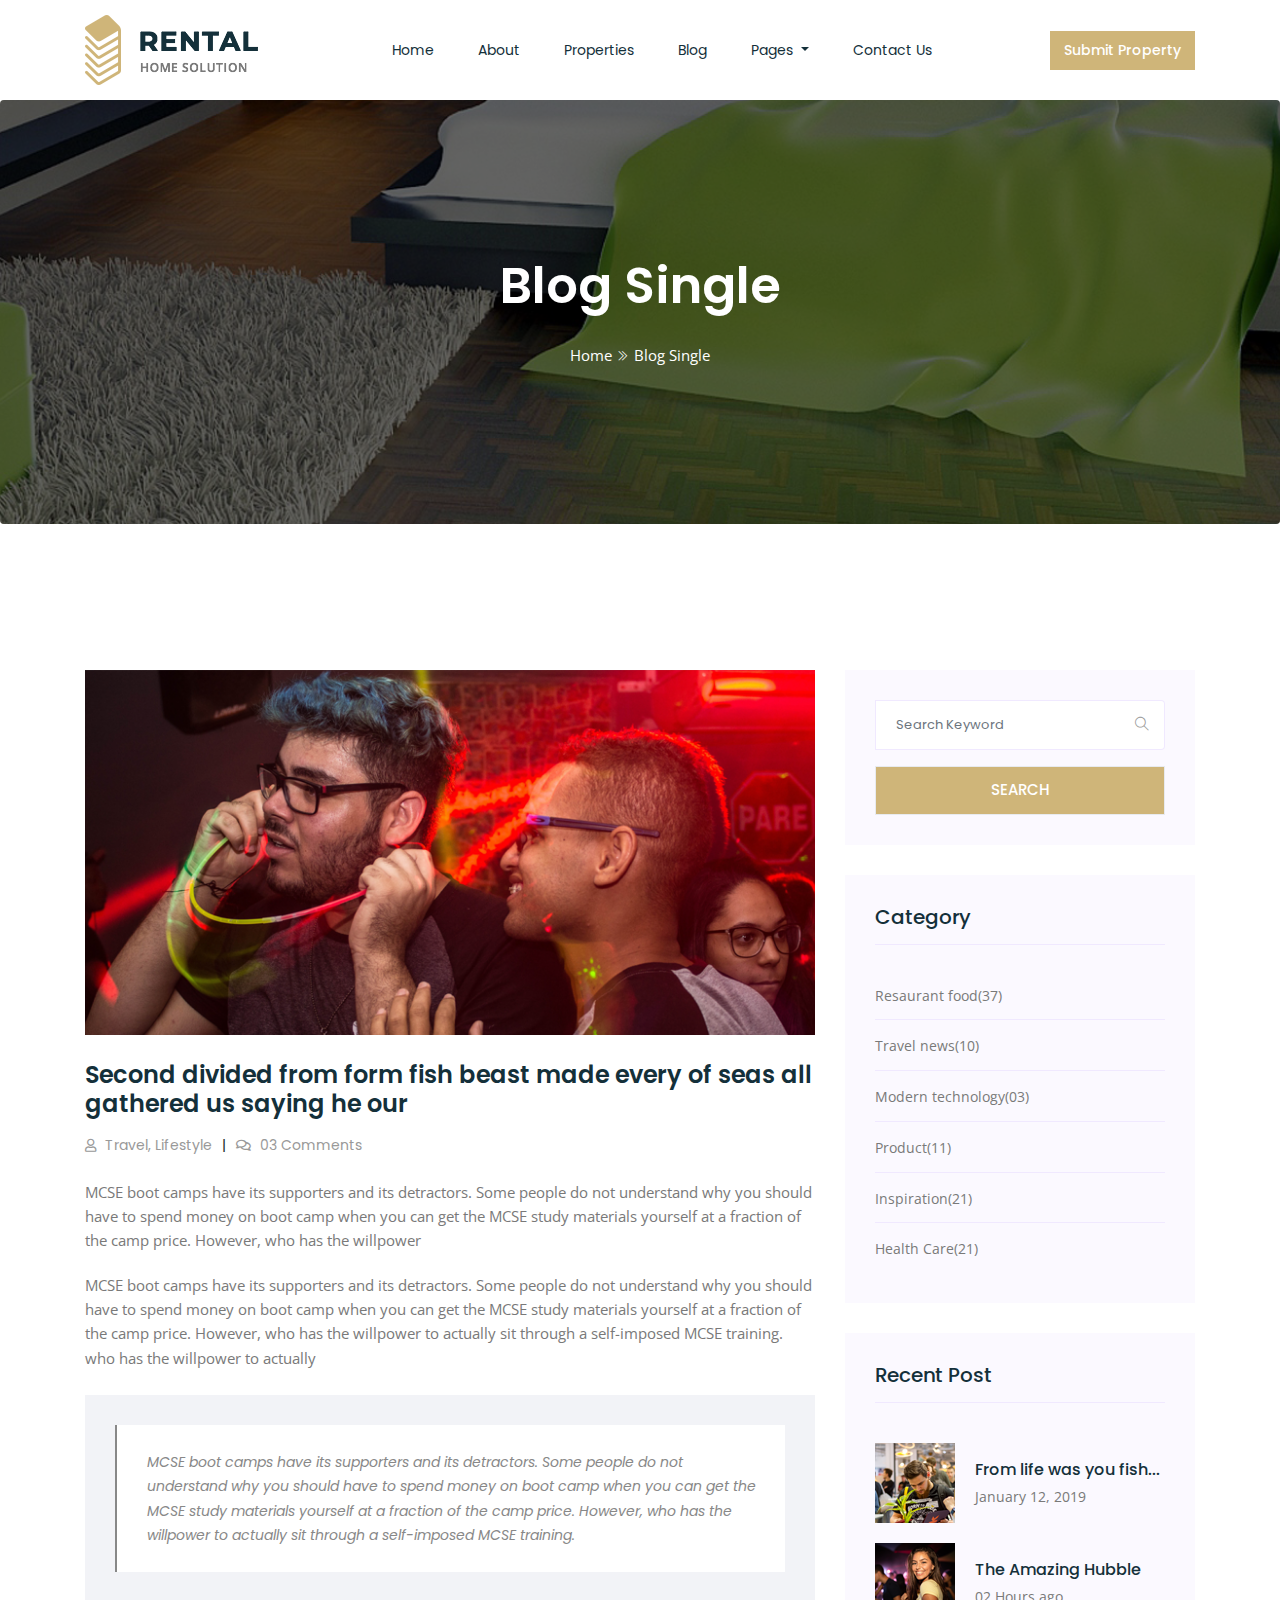
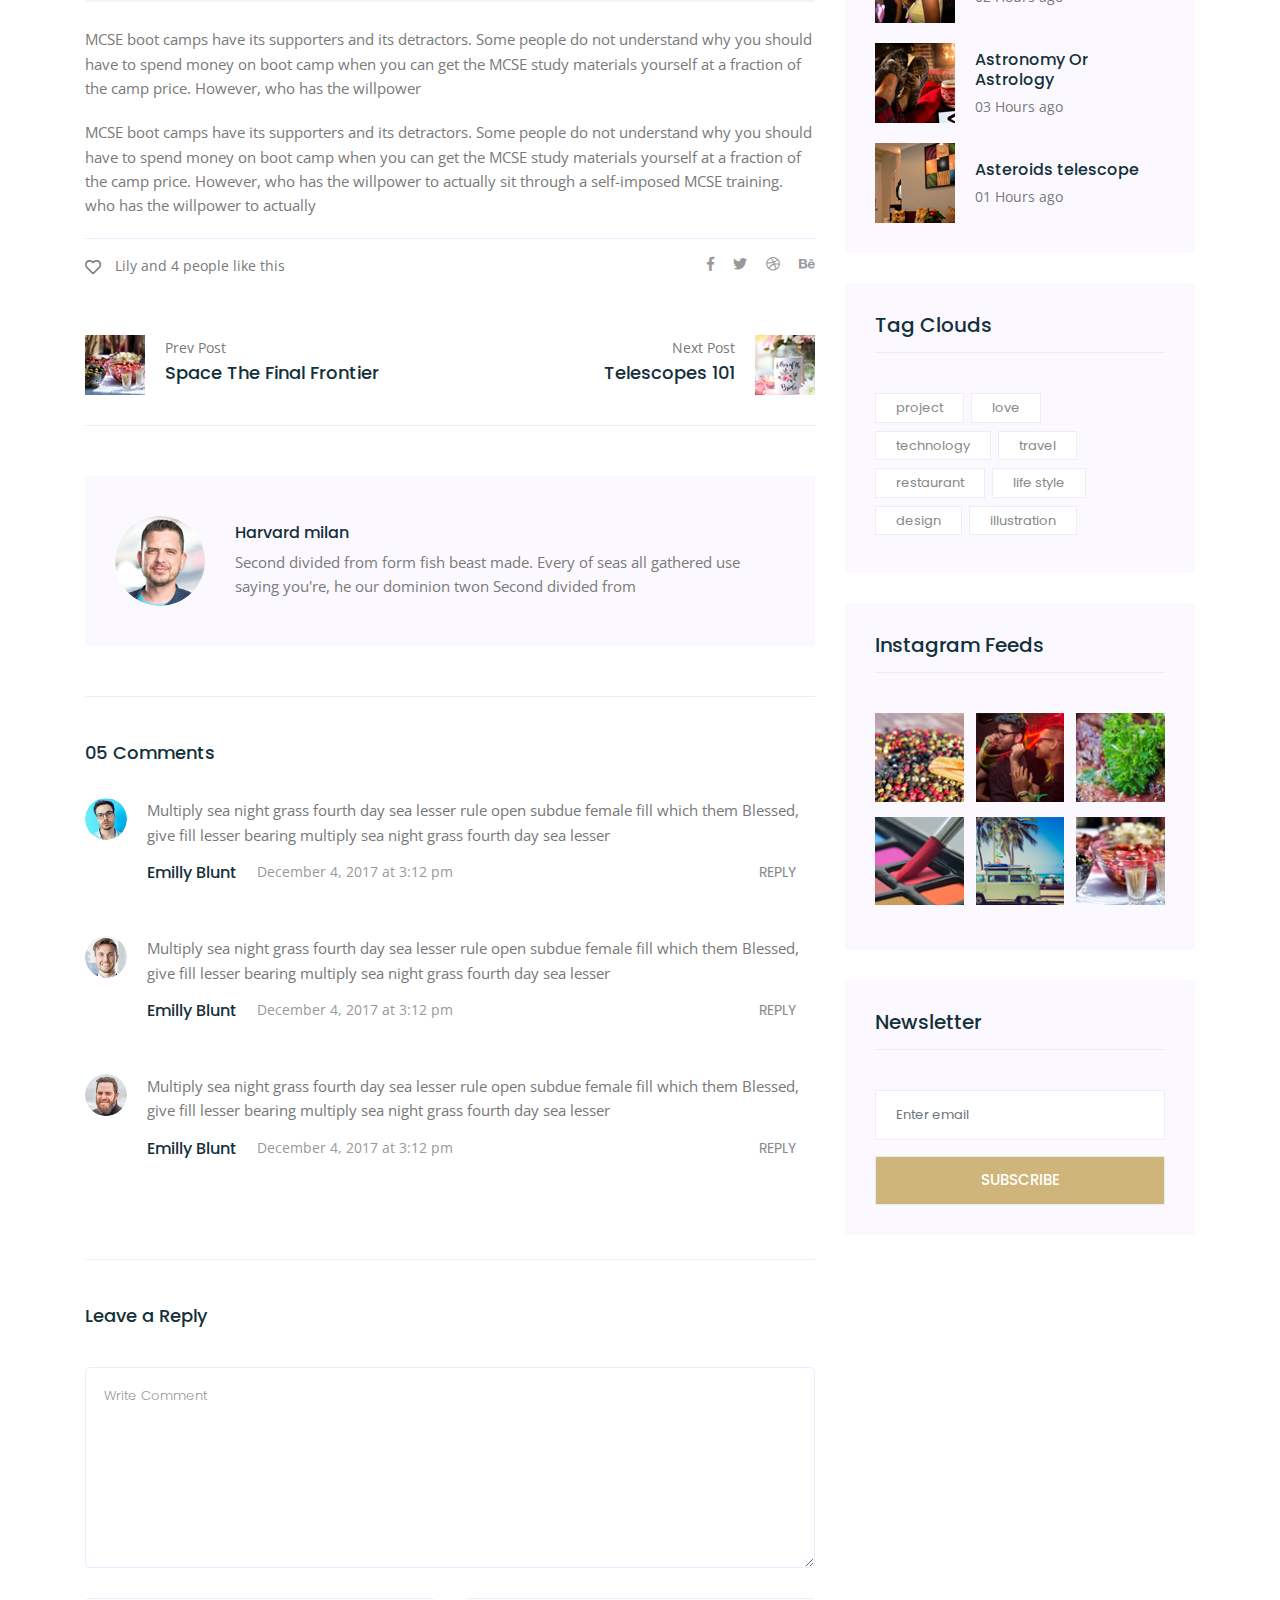
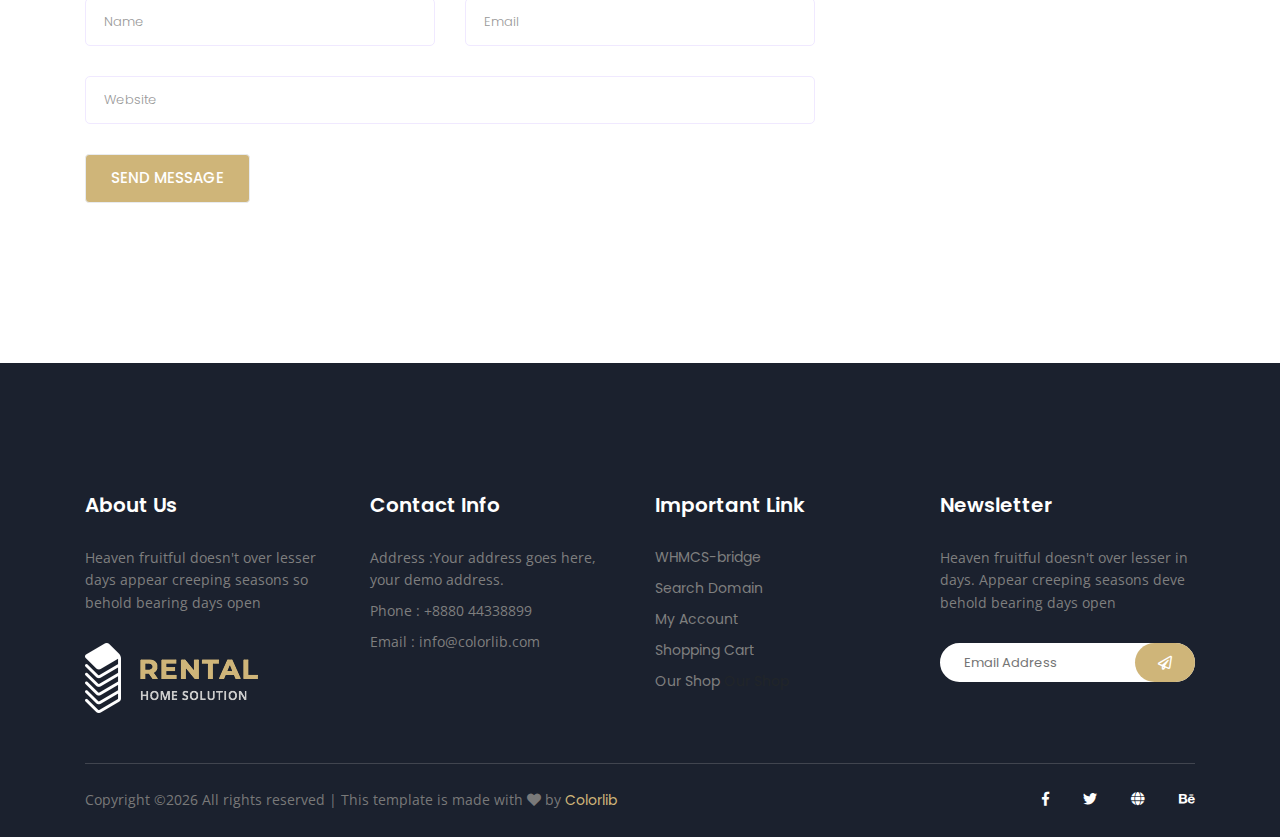
==== area-hr.html @ 957aed9e "Base" ====
<!doctype html>
<html lang="en">

<head>
   <!-- Required meta tags -->
   <meta charset="utf-8">
   <meta name="viewport" content="width=device-width, initial-scale=1, shrink-to-fit=no">
   <title>Real_state || Blog</title>
   <link rel="icon" href="img/favicon.png">
   <!-- Bootstrap CSS -->
   <link rel="stylesheet" href="css/bootstrap.min.css">
   <!-- animate CSS -->
   <link rel="stylesheet" href="css/animate.css">
   <!-- owl carousel CSS -->
   <link rel="stylesheet" href="css/owl.carousel.min.css">
   <!-- themify CSS -->
   <link rel="stylesheet" href="css/themify-icons.css">
   <!-- flaticon CSS -->
   <link rel="stylesheet" href="css/flaticon.css">
   <!-- font awesome CSS -->
   <link rel="stylesheet" href="fontawesome/css/all.min.css">
   <!-- style CSS -->
   <link rel="stylesheet" href="css/style.css">
</head>

<body>
   <!--::menu part start::-->
   <header class="main_menu">
		<div class="container">
			<div class="row">
				<div class="col-lg-12">
					<nav class="navbar navbar-expand-lg navbar-light">
						<a class="navbar-brand" href="index.html"> <img src="img/logo.png" alt="logo"> </a>
						<button class="navbar-toggler" type="button" data-toggle="collapse" data-target="#navbarNav"
							aria-controls="navbarNav" aria-expanded="false" aria-label="Toggle navigation">
							<span class="navbar-toggler-icon"></span>
						</button>
						<div class="collapse navbar-collapse main-menu-item" id="navbarNav">
							<ul class="navbar-nav">
								<li class="nav-item active">
									<a class="nav-link" href="index.html">Home<span class="sr-only">(current)</span></a>
								</li>
								<li class="nav-item">
									<a class="nav-link" href="about.html">about</a>
								</li>
								<li class="nav-item">
									<a class="nav-link" href="Properties.html">Properties</a>
								</li>
								<li class="nav-item">
									<a class="nav-link page-scroll" href="blog.html">Blog</a>
								</li>
								<li class="nav-item dropdown">
									<a class="nav-link dropdown-toggle" href="#" id="navbarDropdown" role="button"
										data-toggle="dropdown" aria-haspopup="true" aria-expanded="false">
										Pages
									</a>
									<div class="dropdown-menu" aria-labelledby="navbarDropdown">
										<a class="dropdown-item" href="single-blog.html">Single blog</a>
										<a class="dropdown-item" href="elements.html">Elements</a>
									</div>
								</li>
								<li class="nav-item">
									<a class="nav-link" href="contact.html">Contact us</a>
								</li>
							</ul>
						</div>
						<div class="btn_1 d-none d-lg-block">
							<a href="#" class="float-right">Submit property</a>
						</div>
					</nav>
				</div>
			</div>
		</div>
	</header>
   <!--::menu part end::-->
   <!--::breadcrumb part start::-->
   <section class="breadcrumb blog_bg">
      <div class="container">
         <div class="row">
            <div class="col-lg-12">
               <div class="breadcrumb_iner">
                  <div class="breadcrumb_iner_item">
                     <h2>Blog single</h2>
                     <p>Home<span class="ti-angle-double-right"></span>Blog Single</p>
                  </div>
               </div>
            </div>
         </div>
      </div>
   </section>
   <!--::breadcrumb part start::-->
   <!--================Blog Area =================-->
   <section class="blog_area single-post-area area-padding">
      <div class="container">
         <div class="row">
            <div class="col-lg-8 posts-list">
               <div class="single-post">
                  <div class="feature-img">
                     <img class="img-fluid" src="img/blog/single_blog_1.png" alt="">
                  </div>
                  <div class="blog_details">
                     <h2>Second divided from form fish beast made every of seas
                        all gathered us saying he our
                     </h2>
                     <ul class="blog-info-link mt-3 mb-4">
                        <li><a href="#"><i class="far fa-user"></i> Travel, Lifestyle</a></li>
                        <li><a href="#"><i class="far fa-comments"></i> 03 Comments</a></li>
                     </ul>
                     <p class="excert">
                        MCSE boot camps have its supporters and its detractors. Some people do not understand why you
                        should have to spend money on boot camp when you can get the MCSE study materials yourself at a
                        fraction of the camp price. However, who has the willpower
                     </p>
                     <p>
                        MCSE boot camps have its supporters and its detractors. Some people do not understand why you
                        should have to spend money on boot camp when you can get the MCSE study materials yourself at a
                        fraction of the camp price. However, who has the willpower to actually sit through a
                        self-imposed MCSE training. who has the willpower to actually
                     </p>
                     <div class="quote-wrapper">
                        <div class="quotes">
                           MCSE boot camps have its supporters and its detractors. Some people do not understand why you
                           should have to spend money on boot camp when you can get the MCSE study materials yourself at
                           a fraction of the camp price. However, who has the willpower to actually sit through a
                           self-imposed MCSE training.
                        </div>
                     </div>
                     <p>
                        MCSE boot camps have its supporters and its detractors. Some people do not understand why you
                        should have to spend money on boot camp when you can get the MCSE study materials yourself at a
                        fraction of the camp price. However, who has the willpower
                     </p>
                     <p>
                        MCSE boot camps have its supporters and its detractors. Some people do not understand why you
                        should have to spend money on boot camp when you can get the MCSE study materials yourself at a
                        fraction of the camp price. However, who has the willpower to actually sit through a
                        self-imposed MCSE training. who has the willpower to actually
                     </p>
                  </div>
               </div>
               <div class="navigation-top">
                  <div class="d-sm-flex justify-content-between text-center">
                     <p class="like-info"><span class="align-middle"><i class="far fa-heart"></i></span> Lily and 4
                        people like this</p>
                     <div class="col-sm-4 text-center my-2 my-sm-0">
                        <!-- <p class="comment-count"><span class="align-middle"><i class="far fa-comment"></i></span> 06 Comments</p> -->
                     </div>
                     <ul class="social-icons">
                        <li><a href="#"><i class="fab fa-facebook-f"></i></a></li>
                        <li><a href="#"><i class="fab fa-twitter"></i></a></li>
                        <li><a href="#"><i class="fab fa-dribbble"></i></a></li>
                        <li><a href="#"><i class="fab fa-behance"></i></a></li>
                     </ul>
                  </div>
                  <div class="navigation-area">
                     <div class="row">
                        <div
                           class="col-lg-6 col-md-6 col-12 nav-left flex-row d-flex justify-content-start align-items-center">
                           <div class="thumb">
                              <a href="#">
                                 <img class="img-fluid" src="img/post/preview.png" alt="">
                              </a>
                           </div>
                           <div class="arrow">
                              <a href="#">
                                 <span class="lnr text-white ti-arrow-left"></span>
                              </a>
                           </div>
                           <div class="detials">
                              <p>Prev Post</p>
                              <a href="#">
                                 <h4>Space The Final Frontier</h4>
                              </a>
                           </div>
                        </div>
                        <div
                           class="col-lg-6 col-md-6 col-12 nav-right flex-row d-flex justify-content-end align-items-center">
                           <div class="detials">
                              <p>Next Post</p>
                              <a href="#">
                                 <h4>Telescopes 101</h4>
                              </a>
                           </div>
                           <div class="arrow">
                              <a href="#">
                                 <span class="lnr text-white ti-arrow-right"></span>
                              </a>
                           </div>
                           <div class="thumb">
                              <a href="#">
                                 <img class="img-fluid" src="img/post/next.png" alt="">
                              </a>
                           </div>
                        </div>
                     </div>
                  </div>
               </div>
               <div class="blog-author">
                  <div class="media align-items-center">
                     <img src="img/blog/author.png" alt="">
                     <div class="media-body">
                        <a href="#">
                           <h4>Harvard milan</h4>
                        </a>
                        <p>Second divided from form fish beast made. Every of seas all gathered use saying you're, he
                           our dominion twon Second divided from</p>
                     </div>
                  </div>
               </div>
               <div class="comments-area">
                  <h4>05 Comments</h4>
                  <div class="comment-list">
                     <div class="single-comment justify-content-between d-flex">
                        <div class="user justify-content-between d-flex">
                           <div class="thumb">
                              <img src="img/comment/comment_1.png" alt="">
                           </div>
                           <div class="desc">
                              <p class="comment">
                                 Multiply sea night grass fourth day sea lesser rule open subdue female fill which them
                                 Blessed, give fill lesser bearing multiply sea night grass fourth day sea lesser
                              </p>
                              <div class="d-flex justify-content-between">
                                 <div class="d-flex align-items-center">
                                    <h5>
                                       <a href="#">Emilly Blunt</a>
                                    </h5>
                                    <p class="date">December 4, 2017 at 3:12 pm </p>
                                 </div>
                                 <div class="reply-btn">
                                    <a href="#" class="btn-reply text-uppercase">reply</a>
                                 </div>
                              </div>
                           </div>
                        </div>
                     </div>
                  </div>
                  <div class="comment-list">
                     <div class="single-comment justify-content-between d-flex">
                        <div class="user justify-content-between d-flex">
                           <div class="thumb">
                              <img src="img/comment/comment_2.png" alt="">
                           </div>
                           <div class="desc">
                              <p class="comment">
                                 Multiply sea night grass fourth day sea lesser rule open subdue female fill which them
                                 Blessed, give fill lesser bearing multiply sea night grass fourth day sea lesser
                              </p>
                              <div class="d-flex justify-content-between">
                                 <div class="d-flex align-items-center">
                                    <h5>
                                       <a href="#">Emilly Blunt</a>
                                    </h5>
                                    <p class="date">December 4, 2017 at 3:12 pm </p>
                                 </div>
                                 <div class="reply-btn">
                                    <a href="#" class="btn-reply text-uppercase">reply</a>
                                 </div>
                              </div>
                           </div>
                        </div>
                     </div>
                  </div>
                  <div class="comment-list">
                     <div class="single-comment justify-content-between d-flex">
                        <div class="user justify-content-between d-flex">
                           <div class="thumb">
                              <img src="img/comment/comment_3.png" alt="">
                           </div>
                           <div class="desc">
                              <p class="comment">
                                 Multiply sea night grass fourth day sea lesser rule open subdue female fill which them
                                 Blessed, give fill lesser bearing multiply sea night grass fourth day sea lesser
                              </p>
                              <div class="d-flex justify-content-between">
                                 <div class="d-flex align-items-center">
                                    <h5>
                                       <a href="#">Emilly Blunt</a>
                                    </h5>
                                    <p class="date">December 4, 2017 at 3:12 pm </p>
                                 </div>
                                 <div class="reply-btn">
                                    <a href="#" class="btn-reply text-uppercase">reply</a>
                                 </div>
                              </div>
                           </div>
                        </div>
                     </div>
                  </div>
               </div>
               <div class="comment-form">
                  <h4>Leave a Reply</h4>
                  <form class="form-contact comment_form" action="#" id="commentForm">
                     <div class="row">
                        <div class="col-12">
                           <div class="form-group">
                              <textarea class="form-control w-100 placeholder hide-on-focus" name="comment" id="comment"
                                 cols="30" rows="9" placeholder="Write Comment"></textarea>
                           </div>
                        </div>
                        <div class="col-sm-6">
                           <div class="form-group">
                              <input class="form-control placeholder hide-on-focus" name="name" id="name" type="text"
                                 placeholder="Name">
                           </div>
                        </div>
                        <div class="col-sm-6">
                           <div class="form-group">
                              <input class="form-control placeholder hide-on-focus" name="email" id="email" type="email"
                                 placeholder="Email">
                           </div>
                        </div>
                        <div class="col-12">
                           <div class="form-group">
                              <input class="form-control placeholder hide-on-focus" name="website" id="website"
                                 type="text" placeholder="Website">
                           </div>
                        </div>
                     </div>
                     <div class="form-group">
                        <button type="submit" class="button button-contactForm">Send Message</button>
                     </div>
                  </form>
               </div>
            </div>
            <div class="col-lg-4">
               <div class="blog_right_sidebar">
                  <aside class="single_sidebar_widget search_widget">
                     <form action="#">
                        <div class="form-group">
                           <div class="input-group mb-3">
                              <input type="text" class="form-control placeholder hide-on-focus"
                                 placeholder="Search Keyword">
                              <div class="input-group-append">
                                 <button class="btn" type="button"><i class="ti-search"></i></button>
                              </div>
                           </div>
                        </div>
                        <button class="button rounded-0 primary-bg text-white w-100" type="submit">Search</button>
                     </form>
                  </aside>
                  <aside class="single_sidebar_widget post_category_widget">
                     <h4 class="widget_title">Category</h4>
                     <ul class="list cat-list">
                        <li>
                           <a href="#" class="d-flex">
                              <p>Resaurant food</p>
                              <p>(37)</p>
                           </a>
                        </li>
                        <li>
                           <a href="#" class="d-flex">
                              <p>Travel news</p>
                              <p>(10)</p>
                           </a>
                        </li>
                        <li>
                           <a href="#" class="d-flex">
                              <p>Modern technology</p>
                              <p>(03)</p>
                           </a>
                        </li>
                        <li>
                           <a href="#" class="d-flex">
                              <p>Product</p>
                              <p>(11)</p>
                           </a>
                        </li>
                        <li>
                           <a href="#" class="d-flex">
                              <p>Inspiration</p>
                              <p>(21)</p>
                           </a>
                        </li>
                        <li>
                           <a href="#" class="d-flex">
                              <p>Health Care</p>
                              <p>(21)</p>
                           </a>
                        </li>
                     </ul>
                  </aside>
                  <aside class="single_sidebar_widget popular_post_widget">
                     <h3 class="widget_title">Recent Post</h3>
                     <div class="media post_item">
                        <img src="img/post/post_1.png" alt="post">
                        <div class="media-body">
                           <a href="single-blog.html">
                              <h3>From life was you fish...</h3>
                           </a>
                           <p>January 12, 2019</p>
                        </div>
                     </div>
                     <div class="media post_item">
                        <img src="img/post/post_2.png" alt="post">
                        <div class="media-body">
                           <a href="single-blog.html">
                              <h3>The Amazing Hubble</h3>
                           </a>
                           <p>02 Hours ago</p>
                        </div>
                     </div>
                     <div class="media post_item">
                        <img src="img/post/post_3.png" alt="post">
                        <div class="media-body">
                           <a href="single-blog.html">
                              <h3>Astronomy Or Astrology</h3>
                           </a>
                           <p>03 Hours ago</p>
                        </div>
                     </div>
                     <div class="media post_item">
                        <img src="img/post/post_4.png" alt="post">
                        <div class="media-body">
                           <a href="single-blog.html">
                              <h3>Asteroids telescope</h3>
                           </a>
                           <p>01 Hours ago</p>
                        </div>
                     </div>
                  </aside>
                  <aside class="single_sidebar_widget tag_cloud_widget">
                     <h4 class="widget_title">Tag Clouds</h4>
                     <ul class="list">
                        <li>
                           <a href="#">project</a>
                        </li>
                        <li>
                           <a href="#">love</a>
                        </li>
                        <li>
                           <a href="#">technology</a>
                        </li>
                        <li>
                           <a href="#">travel</a>
                        </li>
                        <li>
                           <a href="#">restaurant</a>
                        </li>
                        <li>
                           <a href="#">life style</a>
                        </li>
                        <li>
                           <a href="#">design</a>
                        </li>
                        <li>
                           <a href="#">illustration</a>
                        </li>
                     </ul>
                  </aside>
                  <aside class="single_sidebar_widget instagram_feeds">
                     <h4 class="widget_title">Instagram Feeds</h4>
                     <ul class="instagram_row flex-wrap">
                        <li>
                           <a href="#">
                              <img class="img-fluid" src="img/post/post_5.png" alt="">
                           </a>
                        </li>
                        <li>
                           <a href="#">
                              <img class="img-fluid" src="img/post/post_6.png" alt="">
                           </a>
                        </li>
                        <li>
                           <a href="#">
                              <img class="img-fluid" src="img/post/post_7.png" alt="">
                           </a>
                        </li>
                        <li>
                           <a href="#">
                              <img class="img-fluid" src="img/post/post_8.png" alt="">
                           </a>
                        </li>
                        <li>
                           <a href="#">
                              <img class="img-fluid" src="img/post/post_9.png" alt="">
                           </a>
                        </li>
                        <li>
                           <a href="#">
                              <img class="img-fluid" src="img/post/post_10.png" alt="">
                           </a>
                        </li>
                     </ul>
                  </aside>
                  <aside class="single_sidebar_widget newsletter_widget">
                     <h4 class="widget_title">Newsletter</h4>
                     <form action="#">
                        <div class="form-group">
                           <input type="email" class="form-control placeholder hide-on-focus" placeholder="Enter email"
                              required>
                        </div>
                        <button class="button rounded-0 primary-bg text-white w-100" type="submit">Subscribe</button>
                     </form>
                  </aside>
               </div>
            </div>
         </div>
      </div>
   </section>
   <!--================Blog Area end =================-->
   <!--::footer_part start::-->
   <footer class="footer_part">
      <div class="container">
         <div class="row">
            <div class="col-sm-6 col-lg-3">
               <div class="single_footer_part">
                  <h4>About Us</h4>
                  <p>Heaven fruitful doesn't over lesser days appear creeping seasons so behold bearing days open</p>
                  <a href="index.html" class="footer_logo"> <img src="img/footer_logo.png" alt="#"> </a>
               </div>
            </div>
            <div class="col-sm-6 col-lg-3">
               <div class="single_footer_part">
                  <h4>Contact Info</h4>
                  <p>Address :Your address goes
                     here, your demo address.</p>
                  <p>Phone : +8880 44338899</p>
                  <p>Email : info@colorlib.com</p>
               </div>
            </div>
            <div class="col-sm-6 col-lg-3">
               <div class="single_footer_part">
                  <h4>Important Link</h4>
                  <ul class="list-unstyled">
                     <li><a href=""> WHMCS-bridge</a></li>
                     <li><a href="">Search Domain</a></li>
                     <li><a href="">My Account</a></li>
                     <li><a href="">Shopping Cart</a></li>
                     <li><a href="">Our Shop</a> Our Shop</li>
                  </ul>
               </div>
            </div>
            <div class="col-sm-6 col-lg-3">
               <div class="single_footer_part">
                  <h4>Newsletter</h4>
                  <p>Heaven fruitful doesn't over lesser in days. Appear creeping seasons deve behold bearing days open
                  </p>
                  <div class="mail_part">
                     <input type="text" placeholder="Email Address" class="placeholder hide-on-focus">
                     <a href="" class="email_icon"><i class="far fa-paper-plane"></i></a>
                  </div>
               </div>
            </div>
         </div>
         <hr>
         <div class="row">
            <div class="col-sm-6 col-lg-6">
               <div class="copyright_text">
                  <P><!-- Link back to Colorlib can't be removed. Template is licensed under CC BY 3.0. -->
Copyright &copy;<script>document.write(new Date().getFullYear());</script> All rights reserved | This template is made with <i class="fa fa-heart" aria-hidden="true"></i> by <a href="https://colorlib.com" target="_blank">Colorlib</a>
<!-- Link back to Colorlib can't be removed. Template is licensed under CC BY 3.0. --></P>
               </div>
            </div>
            <div class="col-sm-6 col-lg-6">
               <div class="footer_icon">
                  <ul class="list-unstyled">
                     <li><a href="#" class="single_social_icon"><i class="fab fa-facebook-f"></i></a></li>
                     <li><a href="#" class="single_social_icon"><i class="fab fa-twitter"></i></a></li>
                     <li><a href="#" class="single_social_icon"><i class="fas fa-globe"></i></a></li>
                     <li><a href="#" class="single_social_icon"><i class="fab fa-behance"></i></a></li>
                  </ul>
               </div>
            </div>
         </div>
      </div>
   </footer>
   <!--::footer_part end::-->
   <!-- jquery plugins here-->
   <script src="js/jquery-1.12.1.min.js"></script>
   <!-- popper js -->
   <script src="js/popper.min.js"></script>
   <!-- bootstrap js -->
   <script src="js/bootstrap.min.js"></script>
   <!-- easing js -->
   <script src="js/jquery.magnific-popup.js"></script>
   <!-- particles js -->
   <script src="js/owl.carousel.min.js"></script>
   <!-- easing js -->
   <script src="js/jquery.easing.min.js"></script>
   <!-- custom js -->
   <script src="js/custom.js"></script>
</body>

</html>
---- css/themify-icons.css ----
@font-face {
	font-family: 'themify';
	src:url('../fonts/themify.eot?-fvbane');
	src:url('../fonts/themify.eot?#iefix-fvbane') format('embedded-opentype'),
		url('../fonts/themify.woff?-fvbane') format('woff'),
		url('../fonts/themify.ttf?-fvbane') format('truetype'),
		url('../fonts/themify.svg?-fvbane#themify') format('svg');
	font-weight: normal;
	font-style: normal;
}

[class^="ti-"], [class*=" ti-"] {
	font-family: 'themify';
	speak: none;
	font-style: normal;
	font-weight: normal;
	font-variant: normal;
	text-transform: none;
	line-height: 1;

	/* Better Font Rendering =========== */
	-webkit-font-smoothing: antialiased;
	-moz-osx-font-smoothing: grayscale;
}

.ti-wand:before {
	content: "\e600";
}
.ti-volume:before {
	content: "\e601";
}
.ti-user:before {
	content: "\e602";
}
.ti-unlock:before {
	content: "\e603";
}
.ti-unlink:before {
	content: "\e604";
}
.ti-trash:before {
	content: "\e605";
}
.ti-thought:before {
	content: "\e606";
}
.ti-target:before {
	content: "\e607";
}
.ti-tag:before {
	content: "\e608";
}
.ti-tablet:before {
	content: "\e609";
}
.ti-star:before {
	content: "\e60a";
}
.ti-spray:before {
	content: "\e60b";
}
.ti-signal:before {
	content: "\e60c";
}
.ti-shopping-cart:before {
	content: "\e60d";
}
.ti-shopping-cart-full:before {
	content: "\e60e";
}
.ti-settings:before {
	content: "\e60f";
}
.ti-search:before {
	content: "\e610";
}
.ti-zoom-in:before {
	content: "\e611";
}
.ti-zoom-out:before {
	content: "\e612";
}
.ti-cut:before {
	content: "\e613";
}
.ti-ruler:before {
	content: "\e614";
}
.ti-ruler-pencil:before {
	content: "\e615";
}
.ti-ruler-alt:before {
	content: "\e616";
}
.ti-bookmark:before {
	content: "\e617";
}
.ti-bookmark-alt:before {
	content: "\e618";
}
.ti-reload:before {
	content: "\e619";
}
.ti-plus:before {
	content: "\e61a";
}
.ti-pin:before {
	content: "\e61b";
}
.ti-pencil:before {
	content: "\e61c";
}
.ti-pencil-alt:before {
	content: "\e61d";
}
.ti-paint-roller:before {
	content: "\e61e";
}
.ti-paint-bucket:before {
	content: "\e61f";
}
.ti-na:before {
	content: "\e620";
}
.ti-mobile:before {
	content: "\e621";
}
.ti-minus:before {
	content: "\e622";
}
.ti-medall:before {
	content: "\e623";
}
.ti-medall-alt:before {
	content: "\e624";
}
.ti-marker:before {
	content: "\e625";
}
.ti-marker-alt:before {
	content: "\e626";
}
.ti-arrow-up:before {
	content: "\e627";
}
.ti-arrow-right:before {
	content: "\e628";
}
.ti-arrow-left:before {
	content: "\e629";
}
.ti-arrow-down:before {
	content: "\e62a";
}
.ti-lock:before {
	content: "\e62b";
}
.ti-location-arrow:before {
	content: "\e62c";
}
.ti-link:before {
	content: "\e62d";
}
.ti-layout:before {
	content: "\e62e";
}
.ti-layers:before {
	content: "\e62f";
}
.ti-layers-alt:before {
	content: "\e630";
}
.ti-key:before {
	content: "\e631";
}
.ti-import:before {
	content: "\e632";
}
.ti-image:before {
	content: "\e633";
}
.ti-heart:before {
	content: "\e634";
}
.ti-heart-broken:before {
	content: "\e635";
}
.ti-hand-stop:before {
	content: "\e636";
}
.ti-hand-open:before {
	content: "\e637";
}
.ti-hand-drag:before {
	content: "\e638";
}
.ti-folder:before {
	content: "\e639";
}
.ti-flag:before {
	content: "\e63a";
}
.ti-flag-alt:before {
	content: "\e63b";
}
.ti-flag-alt-2:before {
	content: "\e63c";
}
.ti-eye:before {
	content: "\e63d";
}
.ti-export:before {
	content: "\e63e";
}
.ti-exchange-vertical:before {
	content: "\e63f";
}
.ti-desktop:before {
	content: "\e640";
}
.ti-cup:before {
	content: "\e641";
}
.ti-crown:before {
	content: "\e642";
}
.ti-comments:before {
	content: "\e643";
}
.ti-comment:before {
	content: "\e644";
}
.ti-comment-alt:before {
	content: "\e645";
}
.ti-close:before {
	content: "\e646";
}
.ti-clip:before {
	content: "\e647";
}
.ti-angle-up:before {
	content: "\e648";
}
.ti-angle-right:before {
	content: "\e649";
}
.ti-angle-left:before {
	content: "\e64a";
}
.ti-angle-down:before {
	content: "\e64b";
}
.ti-check:before {
	content: "\e64c";
}
.ti-check-box:before {
	content: "\e64d";
}
.ti-camera:before {
	content: "\e64e";
}
.ti-announcement:before {
	content: "\e64f";
}
.ti-brush:before {
	content: "\e650";
}
.ti-briefcase:before {
	content: "\e651";
}
.ti-bolt:before {
	content: "\e652";
}
.ti-bolt-alt:before {
	content: "\e653";
}
.ti-blackboard:before {
	content: "\e654";
}
.ti-bag:before {
	content: "\e655";
}
.ti-move:before {
	content: "\e656";
}
.ti-arrows-vertical:before {
	content: "\e657";
}
.ti-arrows-horizontal:before {
	content: "\e658";
}
.ti-fullscreen:before {
	content: "\e659";
}
.ti-arrow-top-right:before {
	content: "\e65a";
}
.ti-arrow-top-left:before {
	content: "\e65b";
}
.ti-arrow-circle-up:before {
	content: "\e65c";
}
.ti-arrow-circle-right:before {
	content: "\e65d";
}
.ti-arrow-circle-left:before {
	content: "\e65e";
}
.ti-arrow-circle-down:before {
	content: "\e65f";
}
.ti-angle-double-up:before {
	content: "\e660";
}
.ti-angle-double-right:before {
	content: "\e661";
}
.ti-angle-double-left:before {
	content: "\e662";
}
.ti-angle-double-down:before {
	content: "\e663";
}
.ti-zip:before {
	content: "\e664";
}
.ti-world:before {
	content: "\e665";
}
.ti-wheelchair:before {
	content: "\e666";
}
.ti-view-list:before {
	content: "\e667";
}
.ti-view-list-alt:before {
	content: "\e668";
}
.ti-view-grid:before {
	content: "\e669";
}
.ti-uppercase:before {
	content: "\e66a";
}
.ti-upload:before {
	content: "\e66b";
}
.ti-underline:before {
	content: "\e66c";
}
.ti-truck:before {
	content: "\e66d";
}
.ti-timer:before {
	content: "\e66e";
}
.ti-ticket:before {
	content: "\e66f";
}
.ti-thumb-up:before {
	content: "\e670";
}
.ti-thumb-down:before {
	content: "\e671";
}
.ti-text:before {
	content: "\e672";
}
.ti-stats-up:before {
	content: "\e673";
}
.ti-stats-down:before {
	content: "\e674";
}
.ti-split-v:before {
	content: "\e675";
}
.ti-split-h:before {
	content: "\e676";
}
.ti-smallcap:before {
	content: "\e677";
}
.ti-shine:before {
	content: "\e678";
}
.ti-shift-right:before {
	content: "\e679";
}
.ti-shift-left:before {
	content: "\e67a";
}
.ti-shield:before {
	content: "\e67b";
}
.ti-notepad:before {
	content: "\e67c";
}
.ti-server:before {
	content: "\e67d";
}
.ti-quote-right:before {
	content: "\e67e";
}
.ti-quote-left:before {
	content: "\e67f";
}
.ti-pulse:before {
	content: "\e680";
}
.ti-printer:before {
	content: "\e681";
}
.ti-power-off:before {
	content: "\e682";
}
.ti-plug:before {
	content: "\e683";
}
.ti-pie-chart:before {
	content: "\e684";
}
.ti-paragraph:before {
	content: "\e685";
}
.ti-panel:before {
	content: "\e686";
}
.ti-package:before {
	content: "\e687";
}
.ti-music:before {
	content: "\e688";
}
.ti-music-alt:before {
	content: "\e689";
}
.ti-mouse:before {
	content: "\e68a";
}
.ti-mouse-alt:before {
	content: "\e68b";
}
.ti-money:before {
	content: "\e68c";
}
.ti-microphone:before {
	content: "\e68d";
}
.ti-menu:before {
	content: "\e68e";
}
.ti-menu-alt:before {
	content: "\e68f";
}
.ti-map:before {
	content: "\e690";
}
.ti-map-alt:before {
	content: "\e691";
}
.ti-loop:before {
	content: "\e692";
}
.ti-location-pin:before {
	content: "\e693";
}
.ti-list:before {
	content: "\e694";
}
.ti-light-bulb:before {
	content: "\e695";
}
.ti-Italic:before {
	content: "\e696";
}
.ti-info:before {
	content: "\e697";
}
.ti-infinite:before {
	content: "\e698";
}
.ti-id-badge:before {
	content: "\e699";
}
.ti-hummer:before {
	content: "\e69a";
}
.ti-home:before {
	content: "\e69b";
}
.ti-help:before {
	content: "\e69c";
}
.ti-headphone:before {
	content: "\e69d";
}
.ti-harddrives:before {
	content: "\e69e";
}
.ti-harddrive:before {
	content: "\e69f";
}
.ti-gift:before {
	content: "\e6a0";
}
.ti-game:before {
	content: "\e6a1";
}
.ti-filter:before {
	content: "\e6a2";
}
.ti-files:before {
	content: "\e6a3";
}
.ti-file:before {
	content: "\e6a4";
}
.ti-eraser:before {
	content: "\e6a5";
}
.ti-envelope:before {
	content: "\e6a6";
}
.ti-download:before {
	content: "\e6a7";
}
.ti-direction:before {
	content: "\e6a8";
}
.ti-direction-alt:before {
	content: "\e6a9";
}
.ti-dashboard:before {
	content: "\e6aa";
}
.ti-control-stop:before {
	content: "\e6ab";
}
.ti-control-shuffle:before {
	content: "\e6ac";
}
.ti-control-play:before {
	content: "\e6ad";
}
.ti-control-pause:before {
	content: "\e6ae";
}
.ti-control-forward:before {
	content: "\e6af";
}
.ti-control-backward:before {
	content: "\e6b0";
}
.ti-cloud:before {
	content: "\e6b1";
}
.ti-cloud-up:before {
	content: "\e6b2";
}
.ti-cloud-down:before {
	content: "\e6b3";
}
.ti-clipboard:before {
	content: "\e6b4";
}
.ti-car:before {
	content: "\e6b5";
}
.ti-calendar:before {
	content: "\e6b6";
}
.ti-book:before {
	content: "\e6b7";
}
.ti-bell:before {
	content: "\e6b8";
}
.ti-basketball:before {
	content: "\e6b9";
}
.ti-bar-chart:before {
	content: "\e6ba";
}
.ti-bar-chart-alt:before {
	content: "\e6bb";
}
.ti-back-right:before {
	content: "\e6bc";
}
.ti-back-left:before {
	content: "\e6bd";
}
.ti-arrows-corner:before {
	content: "\e6be";
}
.ti-archive:before {
	content: "\e6bf";
}
.ti-anchor:before {
	content: "\e6c0";
}
.ti-align-right:before {
	content: "\e6c1";
}
.ti-align-left:before {
	content: "\e6c2";
}
.ti-align-justify:before {
	content: "\e6c3";
}
.ti-align-center:before {
	content: "\e6c4";
}
.ti-alert:before {
	content: "\e6c5";
}
.ti-alarm-clock:before {
	content: "\e6c6";
}
.ti-agenda:before {
	content: "\e6c7";
}
.ti-write:before {
	content: "\e6c8";
}
.ti-window:before {
	content: "\e6c9";
}
.ti-widgetized:before {
	content: "\e6ca";
}
.ti-widget:before {
	content: "\e6cb";
}
.ti-widget-alt:before {
	content: "\e6cc";
}
.ti-wallet:before {
	content: "\e6cd";
}
.ti-video-clapper:before {
	content: "\e6ce";
}
.ti-video-camera:before {
	content: "\e6cf";
}
.ti-vector:before {
	content: "\e6d0";
}
.ti-themify-logo:before {
	content: "\e6d1";
}
.ti-themify-favicon:before {
	content: "\e6d2";
}
.ti-themify-favicon-alt:before {
	content: "\e6d3";
}
.ti-support:before {
	content: "\e6d4";
}
.ti-stamp:before {
	content: "\e6d5";
}
.ti-split-v-alt:before {
	content: "\e6d6";
}
.ti-slice:before {
	content: "\e6d7";
}
.ti-shortcode:before {
	content: "\e6d8";
}
.ti-shift-right-alt:before {
	content: "\e6d9";
}
.ti-shift-left-alt:before {
	content: "\e6da";
}
.ti-ruler-alt-2:before {
	content: "\e6db";
}
.ti-receipt:before {
	content: "\e6dc";
}
.ti-pin2:before {
	content: "\e6dd";
}
.ti-pin-alt:before {
	content: "\e6de";
}
.ti-pencil-alt2:before {
	content: "\e6df";
}
.ti-palette:before {
	content: "\e6e0";
}
.ti-more:before {
	content: "\e6e1";
}
.ti-more-alt:before {
	content: "\e6e2";
}
.ti-microphone-alt:before {
	content: "\e6e3";
}
.ti-magnet:before {
	content: "\e6e4";
}
.ti-line-double:before {
	content: "\e6e5";
}
.ti-line-dotted:before {
	content: "\e6e6";
}
.ti-line-dashed:before {
	content: "\e6e7";
}
.ti-layout-width-full:before {
	content: "\e6e8";
}
.ti-layout-width-default:before {
	content: "\e6e9";
}
.ti-layout-width-default-alt:before {
	content: "\e6ea";
}
.ti-layout-tab:before {
	content: "\e6eb";
}
.ti-layout-tab-window:before {
	content: "\e6ec";
}
.ti-layout-tab-v:before {
	content: "\e6ed";
}
.ti-layout-tab-min:before {
	content: "\e6ee";
}
.ti-layout-slider:before {
	content: "\e6ef";
}
.ti-layout-slider-alt:before {
	content: "\e6f0";
}
.ti-layout-sidebar-right:before {
	content: "\e6f1";
}
.ti-layout-sidebar-none:before {
	content: "\e6f2";
}
.ti-layout-sidebar-left:before {
	content: "\e6f3";
}
.ti-layout-placeholder:before {
	content: "\e6f4";
}
.ti-layout-menu:before {
	content: "\e6f5";
}
.ti-layout-menu-v:before {
	content: "\e6f6";
}
.ti-layout-menu-separated:before {
	content: "\e6f7";
}
.ti-layout-menu-full:before {
	content: "\e6f8";
}
.ti-layout-media-right-alt:before {
	content: "\e6f9";
}
.ti-layout-media-right:before {
	content: "\e6fa";
}
.ti-layout-media-overlay:before {
	content: "\e6fb";
}
.ti-layout-media-overlay-alt:before {
	content: "\e6fc";
}
.ti-layout-media-overlay-alt-2:before {
	content: "\e6fd";
}
.ti-layout-media-left-alt:before {
	content: "\e6fe";
}
.ti-layout-media-left:before {
	content: "\e6ff";
}
.ti-layout-media-center-alt:before {
	content: "\e700";
}
.ti-layout-media-center:before {
	content: "\e701";
}
.ti-layout-list-thumb:before {
	content: "\e702";
}
.ti-layout-list-thumb-alt:before {
	content: "\e703";
}
.ti-layout-list-post:before {
	content: "\e704";
}
.ti-layout-list-large-image:before {
	content: "\e705";
}
.ti-layout-line-solid:before {
	content: "\e706";
}
.ti-layout-grid4:before {
	content: "\e707";
}
.ti-layout-grid3:before {
	content: "\e708";
}
.ti-layout-grid2:before {
	content: "\e709";
}
.ti-layout-grid2-thumb:before {
	content: "\e70a";
}
.ti-layout-cta-right:before {
	content: "\e70b";
}
.ti-layout-cta-left:before {
	content: "\e70c";
}
.ti-layout-cta-center:before {
	content: "\e70d";
}
.ti-layout-cta-btn-right:before {
	content: "\e70e";
}
.ti-layout-cta-btn-left:before {
	content: "\e70f";
}
.ti-layout-column4:before {
	content: "\e710";
}
.ti-layout-column3:before {
	content: "\e711";
}
.ti-layout-column2:before {
	content: "\e712";
}
.ti-layout-accordion-separated:before {
	content: "\e713";
}
.ti-layout-accordion-merged:before {
	content: "\e714";
}
.ti-layout-accordion-list:before {
	content: "\e715";
}
.ti-ink-pen:before {
	content: "\e716";
}
.ti-info-alt:before {
	content: "\e717";
}
.ti-help-alt:before {
	content: "\e718";
}
.ti-headphone-alt:before {
	content: "\e719";
}
.ti-hand-point-up:before {
	content: "\e71a";
}
.ti-hand-point-right:before {
	content: "\e71b";
}
.ti-hand-point-left:before {
	content: "\e71c";
}
.ti-hand-point-down:before {
	content: "\e71d";
}
.ti-gallery:before {
	content: "\e71e";
}
.ti-face-smile:before {
	content: "\e71f";
}
.ti-face-sad:before {
	content: "\e720";
}
.ti-credit-card:before {
	content: "\e721";
}
.ti-control-skip-forward:before {
	content: "\e722";
}
.ti-control-skip-backward:before {
	content: "\e723";
}
.ti-control-record:before {
	content: "\e724";
}
.ti-control-eject:before {
	content: "\e725";
}
.ti-comments-smiley:before {
	content: "\e726";
}
.ti-brush-alt:before {
	content: "\e727";
}
.ti-youtube:before {
	content: "\e728";
}
.ti-vimeo:before {
	content: "\e729";
}
.ti-twitter:before {
	content: "\e72a";
}
.ti-time:before {
	content: "\e72b";
}
.ti-tumblr:before {
	content: "\e72c";
}
.ti-skype:before {
	content: "\e72d";
}
.ti-share:before {
	content: "\e72e";
}
.ti-share-alt:before {
	content: "\e72f";
}
.ti-rocket:before {
	content: "\e730";
}
.ti-pinterest:before {
	content: "\e731";
}
.ti-new-window:before {
	content: "\e732";
}
.ti-microsoft:before {
	content: "\e733";
}
.ti-list-ol:before {
	content: "\e734";
}
.ti-linkedin:before {
	content: "\e735";
}
.ti-layout-sidebar-2:before {
	content: "\e736";
}
.ti-layout-grid4-alt:before {
	content: "\e737";
}
.ti-layout-grid3-alt:before {
	content: "\e738";
}
.ti-layout-grid2-alt:before {
	content: "\e739";
}
.ti-layout-column4-alt:before {
	content: "\e73a";
}
.ti-layout-column3-alt:before {
	content: "\e73b";
}
.ti-layout-column2-alt:before {
	content: "\e73c";
}
.ti-instagram:before {
	content: "\e73d";
}
.ti-google:before {
	content: "\e73e";
}
.ti-github:before {
	content: "\e73f";
}
.ti-flickr:before {
	content: "\e740";
}
.ti-facebook:before {
	content: "\e741";
}
.ti-dropbox:before {
	content: "\e742";
}
.ti-dribbble:before {
	content: "\e743";
}
.ti-apple:before {
	content: "\e744";
}
.ti-android:before {
	content: "\e745";
}
.ti-save:before {
	content: "\e746";
}
.ti-save-alt:before {
	content: "\e747";
}
.ti-yahoo:before {
	content: "\e748";
}
.ti-wordpress:before {
	content: "\e749";
}
.ti-vimeo-alt:before {
	content: "\e74a";
}
.ti-twitter-alt:before {
	content: "\e74b";
}
.ti-tumblr-alt:before {
	content: "\e74c";
}
.ti-trello:before {
	content: "\e74d";
}
.ti-stack-overflow:before {
	content: "\e74e";
}
.ti-soundcloud:before {
	content: "\e74f";
}
.ti-sharethis:before {
	content: "\e750";
}
.ti-sharethis-alt:before {
	content: "\e751";
}
.ti-reddit:before {
	content: "\e752";
}
.ti-pinterest-alt:before {
	content: "\e753";
}
.ti-microsoft-alt:before {
	content: "\e754";
}
.ti-linux:before {
	content: "\e755";
}
.ti-jsfiddle:before {
	content: "\e756";
}
.ti-joomla:before {
	content: "\e757";
}
.ti-html5:before {
	content: "\e758";
}
.ti-flickr-alt:before {
	content: "\e759";
}
.ti-email:before {
	content: "\e75a";
}
.ti-drupal:before {
	content: "\e75b";
}
.ti-dropbox-alt:before {
	content: "\e75c";
}
.ti-css3:before {
	content: "\e75d";
}
.ti-rss:before {
	content: "\e75e";
}
.ti-rss-alt:before {
	content: "\e75f";
}
---- css/flaticon.css ----
/*
  	Flaticon icon font: Flaticon
  	Creation date: 03/04/2019 06:58
  	*/

@font-face {
  font-family: "Flaticon";
  src: url("../fonts/Flaticon.eot");
  src: url("../fonts/Flaticon.eot?#iefix") format("embedded-opentype"),
       url("../fonts/Flaticon.woff2") format("woff2"),
       url("../fonts/Flaticon.woff") format("woff"),
       url("../fonts/Flaticon.ttf") format("truetype"),
       url("../fonts/Flaticon.svg#Flaticon") format("svg");
  font-weight: normal;
  font-style: normal;
}

@media screen and (-webkit-min-device-pixel-ratio:0) {
  @font-face {
    font-family: "Flaticon";
    src: url("./Flaticon.svg#Flaticon") format("svg");
  }
}

[class^="flaticon-"]:before, [class*=" flaticon-"]:before,
[class^="flaticon-"]:after, [class*=" flaticon-"]:after {   
  font-family: Flaticon;
font-style: normal;
margin-left: 0px;
}

.flaticon-compass:before { content: "\f100"; }
.flaticon-desk:before { content: "\f101"; }
.flaticon-bathroom:before { content: "\f102"; }
.flaticon-beach:before { content: "\f103"; }
.flaticon-bath:before { content: "\f104"; }
.flaticon-bed:before { content: "\f105"; }
.flaticon-frame:before { content: "\f106"; }
---- fontawesome/css/all.min.css ----
.fa,.fab,.fal,.far,.fas{-moz-osx-font-smoothing:grayscale;-webkit-font-smoothing:antialiased;display:inline-block;font-style:normal;font-variant:normal;text-rendering:auto;line-height:1}.fa-lg{font-size:1.33333em;line-height:.75em;vertical-align:-.0667em}.fa-xs{font-size:.75em}.fa-sm{font-size:.875em}.fa-1x{font-size:1em}.fa-2x{font-size:2em}.fa-3x{font-size:3em}.fa-4x{font-size:4em}.fa-5x{font-size:5em}.fa-6x{font-size:6em}.fa-7x{font-size:7em}.fa-8x{font-size:8em}.fa-9x{font-size:9em}.fa-10x{font-size:10em}.fa-fw{text-align:center;width:1.25em}.fa-ul{list-style-type:none;margin-left:2.5em;padding-left:0}.fa-ul>li{position:relative}.fa-li{left:-2em;position:absolute;text-align:center;width:2em;line-height:inherit}.fa-border{border:.08em solid #eee;border-radius:.1em;padding:.2em .25em .15em}.fa-pull-left{float:left}.fa-pull-right{float:right}.fa.fa-pull-left,.fab.fa-pull-left,.fal.fa-pull-left,.far.fa-pull-left,.fas.fa-pull-left{margin-right:.3em}.fa.fa-pull-right,.fab.fa-pull-right,.fal.fa-pull-right,.far.fa-pull-right,.fas.fa-pull-right{margin-left:.3em}.fa-spin{animation:fa-spin 2s infinite linear}.fa-pulse{animation:fa-spin 1s infinite steps(8)}@keyframes fa-spin{0%{transform:rotate(0deg)}to{transform:rotate(1turn)}}.fa-rotate-90{-ms-filter:"progid:DXImageTransform.Microsoft.BasicImage(rotation=1)";transform:rotate(90deg)}.fa-rotate-180{-ms-filter:"progid:DXImageTransform.Microsoft.BasicImage(rotation=2)";transform:rotate(180deg)}.fa-rotate-270{-ms-filter:"progid:DXImageTransform.Microsoft.BasicImage(rotation=3)";transform:rotate(270deg)}.fa-flip-horizontal{-ms-filter:"progid:DXImageTransform.Microsoft.BasicImage(rotation=0, mirror=1)";transform:scaleX(-1)}.fa-flip-vertical{transform:scaleY(-1)}.fa-flip-horizontal.fa-flip-vertical,.fa-flip-vertical{-ms-filter:"progid:DXImageTransform.Microsoft.BasicImage(rotation=2, mirror=1)"}.fa-flip-horizontal.fa-flip-vertical{transform:scale(-1)}:root .fa-flip-horizontal,:root .fa-flip-vertical,:root .fa-rotate-90,:root .fa-rotate-180,:root .fa-rotate-270{filter:none}.fa-stack{display:inline-block;height:2em;line-height:2em;position:relative;vertical-align:middle;width:2.5em}.fa-stack-1x,.fa-stack-2x{left:0;position:absolute;text-align:center;width:100%}.fa-stack-1x{line-height:inherit}.fa-stack-2x{font-size:2em}.fa-inverse{color:#fff}.fa-500px:before{content:"\f26e"}.fa-accessible-icon:before{content:"\f368"}.fa-accusoft:before{content:"\f369"}.fa-acquisitions-incorporated:before{content:"\f6af"}.fa-ad:before{content:"\f641"}.fa-address-book:before{content:"\f2b9"}.fa-address-card:before{content:"\f2bb"}.fa-adjust:before{content:"\f042"}.fa-adn:before{content:"\f170"}.fa-adobe:before{content:"\f778"}.fa-adversal:before{content:"\f36a"}.fa-affiliatetheme:before{content:"\f36b"}.fa-air-freshener:before{content:"\f5d0"}.fa-algolia:before{content:"\f36c"}.fa-align-center:before{content:"\f037"}.fa-align-justify:before{content:"\f039"}.fa-align-left:before{content:"\f036"}.fa-align-right:before{content:"\f038"}.fa-alipay:before{content:"\f642"}.fa-allergies:before{content:"\f461"}.fa-amazon:before{content:"\f270"}.fa-amazon-pay:before{content:"\f42c"}.fa-ambulance:before{content:"\f0f9"}.fa-american-sign-language-interpreting:before{content:"\f2a3"}.fa-amilia:before{content:"\f36d"}.fa-anchor:before{content:"\f13d"}.fa-android:before{content:"\f17b"}.fa-angellist:before{content:"\f209"}.fa-angle-double-down:before{content:"\f103"}.fa-angle-double-left:before{content:"\f100"}.fa-angle-double-right:before{content:"\f101"}.fa-angle-double-up:before{content:"\f102"}.fa-angle-down:before{content:"\f107"}.fa-angle-left:before{content:"\f104"}.fa-angle-right:before{content:"\f105"}.fa-angle-up:before{content:"\f106"}.fa-angry:before{content:"\f556"}.fa-angrycreative:before{content:"\f36e"}.fa-angular:before{content:"\f420"}.fa-ankh:before{content:"\f644"}.fa-app-store:before{content:"\f36f"}.fa-app-store-ios:before{content:"\f370"}.fa-apper:before{content:"\f371"}.fa-apple:before{content:"\f179"}.fa-apple-alt:before{content:"\f5d1"}.fa-apple-pay:before{content:"\f415"}.fa-archive:before{content:"\f187"}.fa-archway:before{content:"\f557"}.fa-arrow-alt-circle-down:before{content:"\f358"}.fa-arrow-alt-circle-left:before{content:"\f359"}.fa-arrow-alt-circle-right:before{content:"\f35a"}.fa-arrow-alt-circle-up:before{content:"\f35b"}.fa-arrow-circle-down:before{content:"\f0ab"}.fa-arrow-circle-left:before{content:"\f0a8"}.fa-arrow-circle-right:before{content:"\f0a9"}.fa-arrow-circle-up:before{content:"\f0aa"}.fa-arrow-down:before{content:"\f063"}.fa-arrow-left:before{content:"\f060"}.fa-arrow-right:before{content:"\f061"}.fa-arrow-up:before{content:"\f062"}.fa-arrows-alt:before{content:"\f0b2"}.fa-arrows-alt-h:before{content:"\f337"}.fa-arrows-alt-v:before{content:"\f338"}.fa-artstation:before{content:"\f77a"}.fa-assistive-listening-systems:before{content:"\f2a2"}.fa-asterisk:before{content:"\f069"}.fa-asymmetrik:before{content:"\f372"}.fa-at:before{content:"\f1fa"}.fa-atlas:before{content:"\f558"}.fa-atlassian:before{content:"\f77b"}.fa-atom:before{content:"\f5d2"}.fa-audible:before{content:"\f373"}.fa-audio-description:before{content:"\f29e"}.fa-autoprefixer:before{content:"\f41c"}.fa-avianex:before{content:"\f374"}.fa-aviato:before{content:"\f421"}.fa-award:before{content:"\f559"}.fa-aws:before{content:"\f375"}.fa-baby:before{content:"\f77c"}.fa-baby-carriage:before{content:"\f77d"}.fa-backspace:before{content:"\f55a"}.fa-backward:before{content:"\f04a"}.fa-balance-scale:before{content:"\f24e"}.fa-ban:before{content:"\f05e"}.fa-band-aid:before{content:"\f462"}.fa-bandcamp:before{content:"\f2d5"}.fa-barcode:before{content:"\f02a"}.fa-bars:before{content:"\f0c9"}.fa-baseball-ball:before{content:"\f433"}.fa-basketball-ball:before{content:"\f434"}.fa-bath:before{content:"\f2cd"}.fa-battery-empty:before{content:"\f244"}.fa-battery-full:before{content:"\f240"}.fa-battery-half:before{content:"\f242"}.fa-battery-quarter:before{content:"\f243"}.fa-battery-three-quarters:before{content:"\f241"}.fa-bed:before{content:"\f236"}.fa-beer:before{content:"\f0fc"}.fa-behance:before{content:"\f1b4"}.fa-behance-square:before{content:"\f1b5"}.fa-bell:before{content:"\f0f3"}.fa-bell-slash:before{content:"\f1f6"}.fa-bezier-curve:before{content:"\f55b"}.fa-bible:before{content:"\f647"}.fa-bicycle:before{content:"\f206"}.fa-bimobject:before{content:"\f378"}.fa-binoculars:before{content:"\f1e5"}.fa-biohazard:before{content:"\f780"}.fa-birthday-cake:before{content:"\f1fd"}.fa-bitbucket:before{content:"\f171"}.fa-bitcoin:before{content:"\f379"}.fa-bity:before{content:"\f37a"}.fa-black-tie:before{content:"\f27e"}.fa-blackberry:before{content:"\f37b"}.fa-blender:before{content:"\f517"}.fa-blender-phone:before{content:"\f6b6"}.fa-blind:before{content:"\f29d"}.fa-blog:before{content:"\f781"}.fa-blogger:before{content:"\f37c"}.fa-blogger-b:before{content:"\f37d"}.fa-bluetooth:before{content:"\f293"}.fa-bluetooth-b:before{content:"\f294"}.fa-bold:before{content:"\f032"}.fa-bolt:before{content:"\f0e7"}.fa-bomb:before{content:"\f1e2"}.fa-bone:before{content:"\f5d7"}.fa-bong:before{content:"\f55c"}.fa-book:before{content:"\f02d"}.fa-book-dead:before{content:"\f6b7"}.fa-book-open:before{content:"\f518"}.fa-book-reader:before{content:"\f5da"}.fa-bookmark:before{content:"\f02e"}.fa-bowling-ball:before{content:"\f436"}.fa-box:before{content:"\f466"}.fa-box-open:before{content:"\f49e"}.fa-boxes:before{content:"\f468"}.fa-braille:before{content:"\f2a1"}.fa-brain:before{content:"\f5dc"}.fa-briefcase:before{content:"\f0b1"}.fa-briefcase-medical:before{content:"\f469"}.fa-broadcast-tower:before{content:"\f519"}.fa-broom:before{content:"\f51a"}.fa-brush:before{content:"\f55d"}.fa-btc:before{content:"\f15a"}.fa-bug:before{content:"\f188"}.fa-building:before{content:"\f1ad"}.fa-bullhorn:before{content:"\f0a1"}.fa-bullseye:before{content:"\f140"}.fa-burn:before{content:"\f46a"}.fa-buromobelexperte:before{content:"\f37f"}.fa-bus:before{content:"\f207"}.fa-bus-alt:before{content:"\f55e"}.fa-business-time:before{content:"\f64a"}.fa-buysellads:before{content:"\f20d"}.fa-calculator:before{content:"\f1ec"}.fa-calendar:before{content:"\f133"}.fa-calendar-alt:before{content:"\f073"}.fa-calendar-check:before{content:"\f274"}.fa-calendar-day:before{content:"\f783"}.fa-calendar-minus:before{content:"\f272"}.fa-calendar-plus:before{content:"\f271"}.fa-calendar-times:before{content:"\f273"}.fa-calendar-week:before{content:"\f784"}.fa-camera:before{content:"\f030"}.fa-camera-retro:before{content:"\f083"}.fa-campground:before{content:"\f6bb"}.fa-canadian-maple-leaf:before{content:"\f785"}.fa-candy-cane:before{content:"\f786"}.fa-cannabis:before{content:"\f55f"}.fa-capsules:before{content:"\f46b"}.fa-car:before{content:"\f1b9"}.fa-car-alt:before{content:"\f5de"}.fa-car-battery:before{content:"\f5df"}.fa-car-crash:before{content:"\f5e1"}.fa-car-side:before{content:"\f5e4"}.fa-caret-down:before{content:"\f0d7"}.fa-caret-left:before{content:"\f0d9"}.fa-caret-right:before{content:"\f0da"}.fa-caret-square-down:before{content:"\f150"}.fa-caret-square-left:before{content:"\f191"}.fa-caret-square-right:before{content:"\f152"}.fa-caret-square-up:before{content:"\f151"}.fa-caret-up:before{content:"\f0d8"}.fa-carrot:before{content:"\f787"}.fa-cart-arrow-down:before{content:"\f218"}.fa-cart-plus:before{content:"\f217"}.fa-cash-register:before{content:"\f788"}.fa-cat:before{content:"\f6be"}.fa-cc-amazon-pay:before{content:"\f42d"}.fa-cc-amex:before{content:"\f1f3"}.fa-cc-apple-pay:before{content:"\f416"}.fa-cc-diners-club:before{content:"\f24c"}.fa-cc-discover:before{content:"\f1f2"}.fa-cc-jcb:before{content:"\f24b"}.fa-cc-mastercard:before{content:"\f1f1"}.fa-cc-paypal:before{content:"\f1f4"}.fa-cc-stripe:before{content:"\f1f5"}.fa-cc-visa:before{content:"\f1f0"}.fa-centercode:before{content:"\f380"}.fa-centos:before{content:"\f789"}.fa-certificate:before{content:"\f0a3"}.fa-chair:before{content:"\f6c0"}.fa-chalkboard:before{content:"\f51b"}.fa-chalkboard-teacher:before{content:"\f51c"}.fa-charging-station:before{content:"\f5e7"}.fa-chart-area:before{content:"\f1fe"}.fa-chart-bar:before{content:"\f080"}.fa-chart-line:before{content:"\f201"}.fa-chart-pie:before{content:"\f200"}.fa-check:before{content:"\f00c"}.fa-check-circle:before{content:"\f058"}.fa-check-double:before{content:"\f560"}.fa-check-square:before{content:"\f14a"}.fa-chess:before{content:"\f439"}.fa-chess-bishop:before{content:"\f43a"}.fa-chess-board:before{content:"\f43c"}.fa-chess-king:before{content:"\f43f"}.fa-chess-knight:before{content:"\f441"}.fa-chess-pawn:before{content:"\f443"}.fa-chess-queen:before{content:"\f445"}.fa-chess-rook:before{content:"\f447"}.fa-chevron-circle-down:before{content:"\f13a"}.fa-chevron-circle-left:before{content:"\f137"}.fa-chevron-circle-right:before{content:"\f138"}.fa-chevron-circle-up:before{content:"\f139"}.fa-chevron-down:before{content:"\f078"}.fa-chevron-left:before{content:"\f053"}.fa-chevron-right:before{content:"\f054"}.fa-chevron-up:before{content:"\f077"}.fa-child:before{content:"\f1ae"}.fa-chrome:before{content:"\f268"}.fa-church:before{content:"\f51d"}.fa-circle:before{content:"\f111"}.fa-circle-notch:before{content:"\f1ce"}.fa-city:before{content:"\f64f"}.fa-clipboard:before{content:"\f328"}.fa-clipboard-check:before{content:"\f46c"}.fa-clipboard-list:before{content:"\f46d"}.fa-clock:before{content:"\f017"}.fa-clone:before{content:"\f24d"}.fa-closed-captioning:before{content:"\f20a"}.fa-cloud:before{content:"\f0c2"}.fa-cloud-download-alt:before{content:"\f381"}.fa-cloud-meatball:before{content:"\f73b"}.fa-cloud-moon:before{content:"\f6c3"}.fa-cloud-moon-rain:before{content:"\f73c"}.fa-cloud-rain:before{content:"\f73d"}.fa-cloud-showers-heavy:before{content:"\f740"}.fa-cloud-sun:before{content:"\f6c4"}.fa-cloud-sun-rain:before{content:"\f743"}.fa-cloud-upload-alt:before{content:"\f382"}.fa-cloudscale:before{content:"\f383"}.fa-cloudsmith:before{content:"\f384"}.fa-cloudversify:before{content:"\f385"}.fa-cocktail:before{content:"\f561"}.fa-code:before{content:"\f121"}.fa-code-branch:before{content:"\f126"}.fa-codepen:before{content:"\f1cb"}.fa-codiepie:before{content:"\f284"}.fa-coffee:before{content:"\f0f4"}.fa-cog:before{content:"\f013"}.fa-cogs:before{content:"\f085"}.fa-coins:before{content:"\f51e"}.fa-columns:before{content:"\f0db"}.fa-comment:before{content:"\f075"}.fa-comment-alt:before{content:"\f27a"}.fa-comment-dollar:before{content:"\f651"}.fa-comment-dots:before{content:"\f4ad"}.fa-comment-slash:before{content:"\f4b3"}.fa-comments:before{content:"\f086"}.fa-comments-dollar:before{content:"\f653"}.fa-compact-disc:before{content:"\f51f"}.fa-compass:before{content:"\f14e"}.fa-compress:before{content:"\f066"}.fa-compress-arrows-alt:before{content:"\f78c"}.fa-concierge-bell:before{content:"\f562"}.fa-confluence:before{content:"\f78d"}.fa-connectdevelop:before{content:"\f20e"}.fa-contao:before{content:"\f26d"}.fa-cookie:before{content:"\f563"}.fa-cookie-bite:before{content:"\f564"}.fa-copy:before{content:"\f0c5"}.fa-copyright:before{content:"\f1f9"}.fa-couch:before{content:"\f4b8"}.fa-cpanel:before{content:"\f388"}.fa-creative-commons:before{content:"\f25e"}.fa-creative-commons-by:before{content:"\f4e7"}.fa-creative-commons-nc:before{content:"\f4e8"}.fa-creative-commons-nc-eu:before{content:"\f4e9"}.fa-creative-commons-nc-jp:before{content:"\f4ea"}.fa-creative-commons-nd:before{content:"\f4eb"}.fa-creative-commons-pd:before{content:"\f4ec"}.fa-creative-commons-pd-alt:before{content:"\f4ed"}.fa-creative-commons-remix:before{content:"\f4ee"}.fa-creative-commons-sa:before{content:"\f4ef"}.fa-creative-commons-sampling:before{content:"\f4f0"}.fa-creative-commons-sampling-plus:before{content:"\f4f1"}.fa-creative-commons-share:before{content:"\f4f2"}.fa-creative-commons-zero:before{content:"\f4f3"}.fa-credit-card:before{content:"\f09d"}.fa-critical-role:before{content:"\f6c9"}.fa-crop:before{content:"\f125"}.fa-crop-alt:before{content:"\f565"}.fa-cross:before{content:"\f654"}.fa-crosshairs:before{content:"\f05b"}.fa-crow:before{content:"\f520"}.fa-crown:before{content:"\f521"}.fa-css3:before{content:"\f13c"}.fa-css3-alt:before{content:"\f38b"}.fa-cube:before{content:"\f1b2"}.fa-cubes:before{content:"\f1b3"}.fa-cut:before{content:"\f0c4"}.fa-cuttlefish:before{content:"\f38c"}.fa-d-and-d:before{content:"\f38d"}.fa-d-and-d-beyond:before{content:"\f6ca"}.fa-dashcube:before{content:"\f210"}.fa-database:before{content:"\f1c0"}.fa-deaf:before{content:"\f2a4"}.fa-delicious:before{content:"\f1a5"}.fa-democrat:before{content:"\f747"}.fa-deploydog:before{content:"\f38e"}.fa-deskpro:before{content:"\f38f"}.fa-desktop:before{content:"\f108"}.fa-dev:before{content:"\f6cc"}.fa-deviantart:before{content:"\f1bd"}.fa-dharmachakra:before{content:"\f655"}.fa-dhl:before{content:"\f790"}.fa-diagnoses:before{content:"\f470"}.fa-diaspora:before{content:"\f791"}.fa-dice:before{content:"\f522"}.fa-dice-d20:before{content:"\f6cf"}.fa-dice-d6:before{content:"\f6d1"}.fa-dice-five:before{content:"\f523"}.fa-dice-four:before{content:"\f524"}.fa-dice-one:before{content:"\f525"}.fa-dice-six:before{content:"\f526"}.fa-dice-three:before{content:"\f527"}.fa-dice-two:before{content:"\f528"}.fa-digg:before{content:"\f1a6"}.fa-digital-ocean:before{content:"\f391"}.fa-digital-tachograph:before{content:"\f566"}.fa-directions:before{content:"\f5eb"}.fa-discord:before{content:"\f392"}.fa-discourse:before{content:"\f393"}.fa-divide:before{content:"\f529"}.fa-dizzy:before{content:"\f567"}.fa-dna:before{content:"\f471"}.fa-dochub:before{content:"\f394"}.fa-docker:before{content:"\f395"}.fa-dog:before{content:"\f6d3"}.fa-dollar-sign:before{content:"\f155"}.fa-dolly:before{content:"\f472"}.fa-dolly-flatbed:before{content:"\f474"}.fa-donate:before{content:"\f4b9"}.fa-door-closed:before{content:"\f52a"}.fa-door-open:before{content:"\f52b"}.fa-dot-circle:before{content:"\f192"}.fa-dove:before{content:"\f4ba"}.fa-download:before{content:"\f019"}.fa-draft2digital:before{content:"\f396"}.fa-drafting-compass:before{content:"\f568"}.fa-dragon:before{content:"\f6d5"}.fa-draw-polygon:before{content:"\f5ee"}.fa-dribbble:before{content:"\f17d"}.fa-dribbble-square:before{content:"\f397"}.fa-dropbox:before{content:"\f16b"}.fa-drum:before{content:"\f569"}.fa-drum-steelpan:before{content:"\f56a"}.fa-drumstick-bite:before{content:"\f6d7"}.fa-drupal:before{content:"\f1a9"}.fa-dumbbell:before{content:"\f44b"}.fa-dumpster:before{content:"\f793"}.fa-dumpster-fire:before{content:"\f794"}.fa-dungeon:before{content:"\f6d9"}.fa-dyalog:before{content:"\f399"}.fa-earlybirds:before{content:"\f39a"}.fa-ebay:before{content:"\f4f4"}.fa-edge:before{content:"\f282"}.fa-edit:before{content:"\f044"}.fa-eject:before{content:"\f052"}.fa-elementor:before{content:"\f430"}.fa-ellipsis-h:before{content:"\f141"}.fa-ellipsis-v:before{content:"\f142"}.fa-ello:before{content:"\f5f1"}.fa-ember:before{content:"\f423"}.fa-empire:before{content:"\f1d1"}.fa-envelope:before{content:"\f0e0"}.fa-envelope-open:before{content:"\f2b6"}.fa-envelope-open-text:before{content:"\f658"}.fa-envelope-square:before{content:"\f199"}.fa-envira:before{content:"\f299"}.fa-equals:before{content:"\f52c"}.fa-eraser:before{content:"\f12d"}.fa-erlang:before{content:"\f39d"}.fa-ethereum:before{content:"\f42e"}.fa-ethernet:before{content:"\f796"}.fa-etsy:before{content:"\f2d7"}.fa-euro-sign:before{content:"\f153"}.fa-exchange-alt:before{content:"\f362"}.fa-exclamation:before{content:"\f12a"}.fa-exclamation-circle:before{content:"\f06a"}.fa-exclamation-triangle:before{content:"\f071"}.fa-expand:before{content:"\f065"}.fa-expand-arrows-alt:before{content:"\f31e"}.fa-expeditedssl:before{content:"\f23e"}.fa-external-link-alt:before{content:"\f35d"}.fa-external-link-square-alt:before{content:"\f360"}.fa-eye:before{content:"\f06e"}.fa-eye-dropper:before{content:"\f1fb"}.fa-eye-slash:before{content:"\f070"}.fa-facebook:before{content:"\f09a"}.fa-facebook-f:before{content:"\f39e"}.fa-facebook-messenger:before{content:"\f39f"}.fa-facebook-square:before{content:"\f082"}.fa-fantasy-flight-games:before{content:"\f6dc"}.fa-fast-backward:before{content:"\f049"}.fa-fast-forward:before{content:"\f050"}.fa-fax:before{content:"\f1ac"}.fa-feather:before{content:"\f52d"}.fa-feather-alt:before{content:"\f56b"}.fa-fedex:before{content:"\f797"}.fa-fedora:before{content:"\f798"}.fa-female:before{content:"\f182"}.fa-fighter-jet:before{content:"\f0fb"}.fa-figma:before{content:"\f799"}.fa-file:before{content:"\f15b"}.fa-file-alt:before{content:"\f15c"}.fa-file-archive:before{content:"\f1c6"}.fa-file-audio:before{content:"\f1c7"}.fa-file-code:before{content:"\f1c9"}.fa-file-contract:before{content:"\f56c"}.fa-file-csv:before{content:"\f6dd"}.fa-file-download:before{content:"\f56d"}.fa-file-excel:before{content:"\f1c3"}.fa-file-export:before{content:"\f56e"}.fa-file-image:before{content:"\f1c5"}.fa-file-import:before{content:"\f56f"}.fa-file-invoice:before{content:"\f570"}.fa-file-invoice-dollar:before{content:"\f571"}.fa-file-medical:before{content:"\f477"}.fa-file-medical-alt:before{content:"\f478"}.fa-file-pdf:before{content:"\f1c1"}.fa-file-powerpoint:before{content:"\f1c4"}.fa-file-prescription:before{content:"\f572"}.fa-file-signature:before{content:"\f573"}.fa-file-upload:before{content:"\f574"}.fa-file-video:before{content:"\f1c8"}.fa-file-word:before{content:"\f1c2"}.fa-fill:before{content:"\f575"}.fa-fill-drip:before{content:"\f576"}.fa-film:before{content:"\f008"}.fa-filter:before{content:"\f0b0"}.fa-fingerprint:before{content:"\f577"}.fa-fire:before{content:"\f06d"}.fa-fire-alt:before{content:"\f7e4"}.fa-fire-extinguisher:before{content:"\f134"}.fa-firefox:before{content:"\f269"}.fa-first-aid:before{content:"\f479"}.fa-first-order:before{content:"\f2b0"}.fa-first-order-alt:before{content:"\f50a"}.fa-firstdraft:before{content:"\f3a1"}.fa-fish:before{content:"\f578"}.fa-fist-raised:before{content:"\f6de"}.fa-flag:before{content:"\f024"}.fa-flag-checkered:before{content:"\f11e"}.fa-flag-usa:before{content:"\f74d"}.fa-flask:before{content:"\f0c3"}.fa-flickr:before{content:"\f16e"}.fa-flipboard:before{content:"\f44d"}.fa-flushed:before{content:"\f579"}.fa-fly:before{content:"\f417"}.fa-folder:before{content:"\f07b"}.fa-folder-minus:before{content:"\f65d"}.fa-folder-open:before{content:"\f07c"}.fa-folder-plus:before{content:"\f65e"}.fa-font:before{content:"\f031"}.fa-font-awesome:before{content:"\f2b4"}.fa-font-awesome-alt:before{content:"\f35c"}.fa-font-awesome-flag:before{content:"\f425"}.fa-font-awesome-logo-full:before{content:"\f4e6"}.fa-fonticons:before{content:"\f280"}.fa-fonticons-fi:before{content:"\f3a2"}.fa-football-ball:before{content:"\f44e"}.fa-fort-awesome:before{content:"\f286"}.fa-fort-awesome-alt:before{content:"\f3a3"}.fa-forumbee:before{content:"\f211"}.fa-forward:before{content:"\f04e"}.fa-foursquare:before{content:"\f180"}.fa-free-code-camp:before{content:"\f2c5"}.fa-freebsd:before{content:"\f3a4"}.fa-frog:before{content:"\f52e"}.fa-frown:before{content:"\f119"}.fa-frown-open:before{content:"\f57a"}.fa-fulcrum:before{content:"\f50b"}.fa-funnel-dollar:before{content:"\f662"}.fa-futbol:before{content:"\f1e3"}.fa-galactic-republic:before{content:"\f50c"}.fa-galactic-senate:before{content:"\f50d"}.fa-gamepad:before{content:"\f11b"}.fa-gas-pump:before{content:"\f52f"}.fa-gavel:before{content:"\f0e3"}.fa-gem:before{content:"\f3a5"}.fa-genderless:before{content:"\f22d"}.fa-get-pocket:before{content:"\f265"}.fa-gg:before{content:"\f260"}.fa-gg-circle:before{content:"\f261"}.fa-ghost:before{content:"\f6e2"}.fa-gift:before{content:"\f06b"}.fa-gifts:before{content:"\f79c"}.fa-git:before{content:"\f1d3"}.fa-git-square:before{content:"\f1d2"}.fa-github:before{content:"\f09b"}.fa-github-alt:before{content:"\f113"}.fa-github-square:before{content:"\f092"}.fa-gitkraken:before{content:"\f3a6"}.fa-gitlab:before{content:"\f296"}.fa-gitter:before{content:"\f426"}.fa-glass-cheers:before{content:"\f79f"}.fa-glass-martini:before{content:"\f000"}.fa-glass-martini-alt:before{content:"\f57b"}.fa-glass-whiskey:before{content:"\f7a0"}.fa-glasses:before{content:"\f530"}.fa-glide:before{content:"\f2a5"}.fa-glide-g:before{content:"\f2a6"}.fa-globe:before{content:"\f0ac"}.fa-globe-africa:before{content:"\f57c"}.fa-globe-americas:before{content:"\f57d"}.fa-globe-asia:before{content:"\f57e"}.fa-globe-europe:before{content:"\f7a2"}.fa-gofore:before{content:"\f3a7"}.fa-golf-ball:before{content:"\f450"}.fa-goodreads:before{content:"\f3a8"}.fa-goodreads-g:before{content:"\f3a9"}.fa-google:before{content:"\f1a0"}.fa-google-drive:before{content:"\f3aa"}.fa-google-play:before{content:"\f3ab"}.fa-google-plus:before{content:"\f2b3"}.fa-google-plus-g:before{content:"\f0d5"}.fa-google-plus-square:before{content:"\f0d4"}.fa-google-wallet:before{content:"\f1ee"}.fa-gopuram:before{content:"\f664"}.fa-graduation-cap:before{content:"\f19d"}.fa-gratipay:before{content:"\f184"}.fa-grav:before{content:"\f2d6"}.fa-greater-than:before{content:"\f531"}.fa-greater-than-equal:before{content:"\f532"}.fa-grimace:before{content:"\f57f"}.fa-grin:before{content:"\f580"}.fa-grin-alt:before{content:"\f581"}.fa-grin-beam:before{content:"\f582"}.fa-grin-beam-sweat:before{content:"\f583"}.fa-grin-hearts:before{content:"\f584"}.fa-grin-squint:before{content:"\f585"}.fa-grin-squint-tears:before{content:"\f586"}.fa-grin-stars:before{content:"\f587"}.fa-grin-tears:before{content:"\f588"}.fa-grin-tongue:before{content:"\f589"}.fa-grin-tongue-squint:before{content:"\f58a"}.fa-grin-tongue-wink:before{content:"\f58b"}.fa-grin-wink:before{content:"\f58c"}.fa-grip-horizontal:before{content:"\f58d"}.fa-grip-lines:before{content:"\f7a4"}.fa-grip-lines-vertical:before{content:"\f7a5"}.fa-grip-vertical:before{content:"\f58e"}.fa-gripfire:before{content:"\f3ac"}.fa-grunt:before{content:"\f3ad"}.fa-guitar:before{content:"\f7a6"}.fa-gulp:before{content:"\f3ae"}.fa-h-square:before{content:"\f0fd"}.fa-hacker-news:before{content:"\f1d4"}.fa-hacker-news-square:before{content:"\f3af"}.fa-hackerrank:before{content:"\f5f7"}.fa-hammer:before{content:"\f6e3"}.fa-hamsa:before{content:"\f665"}.fa-hand-holding:before{content:"\f4bd"}.fa-hand-holding-heart:before{content:"\f4be"}.fa-hand-holding-usd:before{content:"\f4c0"}.fa-hand-lizard:before{content:"\f258"}.fa-hand-paper:before{content:"\f256"}.fa-hand-peace:before{content:"\f25b"}.fa-hand-point-down:before{content:"\f0a7"}.fa-hand-point-left:before{content:"\f0a5"}.fa-hand-point-right:before{content:"\f0a4"}.fa-hand-point-up:before{content:"\f0a6"}.fa-hand-pointer:before{content:"\f25a"}.fa-hand-rock:before{content:"\f255"}.fa-hand-scissors:before{content:"\f257"}.fa-hand-spock:before{content:"\f259"}.fa-hands:before{content:"\f4c2"}.fa-hands-helping:before{content:"\f4c4"}.fa-handshake:before{content:"\f2b5"}.fa-hanukiah:before{content:"\f6e6"}.fa-hashtag:before{content:"\f292"}.fa-hat-wizard:before{content:"\f6e8"}.fa-haykal:before{content:"\f666"}.fa-hdd:before{content:"\f0a0"}.fa-heading:before{content:"\f1dc"}.fa-headphones:before{content:"\f025"}.fa-headphones-alt:before{content:"\f58f"}.fa-headset:before{content:"\f590"}.fa-heart:before{content:"\f004"}.fa-heart-broken:before{content:"\f7a9"}.fa-heartbeat:before{content:"\f21e"}.fa-helicopter:before{content:"\f533"}.fa-highlighter:before{content:"\f591"}.fa-hiking:before{content:"\f6ec"}.fa-hippo:before{content:"\f6ed"}.fa-hips:before{content:"\f452"}.fa-hire-a-helper:before{content:"\f3b0"}.fa-history:before{content:"\f1da"}.fa-hockey-puck:before{content:"\f453"}.fa-holly-berry:before{content:"\f7aa"}.fa-home:before{content:"\f015"}.fa-hooli:before{content:"\f427"}.fa-hornbill:before{content:"\f592"}.fa-horse:before{content:"\f6f0"}.fa-horse-head:before{content:"\f7ab"}.fa-hospital:before{content:"\f0f8"}.fa-hospital-alt:before{content:"\f47d"}.fa-hospital-symbol:before{content:"\f47e"}.fa-hot-tub:before{content:"\f593"}.fa-hotel:before{content:"\f594"}.fa-hotjar:before{content:"\f3b1"}.fa-hourglass:before{content:"\f254"}.fa-hourglass-end:before{content:"\f253"}.fa-hourglass-half:before{content:"\f252"}.fa-hourglass-start:before{content:"\f251"}.fa-house-damage:before{content:"\f6f1"}.fa-houzz:before{content:"\f27c"}.fa-hryvnia:before{content:"\f6f2"}.fa-html5:before{content:"\f13b"}.fa-hubspot:before{content:"\f3b2"}.fa-i-cursor:before{content:"\f246"}.fa-icicles:before{content:"\f7ad"}.fa-id-badge:before{content:"\f2c1"}.fa-id-card:before{content:"\f2c2"}.fa-id-card-alt:before{content:"\f47f"}.fa-igloo:before{content:"\f7ae"}.fa-image:before{content:"\f03e"}.fa-images:before{content:"\f302"}.fa-imdb:before{content:"\f2d8"}.fa-inbox:before{content:"\f01c"}.fa-indent:before{content:"\f03c"}.fa-industry:before{content:"\f275"}.fa-infinity:before{content:"\f534"}.fa-info:before{content:"\f129"}.fa-info-circle:before{content:"\f05a"}.fa-instagram:before{content:"\f16d"}.fa-intercom:before{content:"\f7af"}.fa-internet-explorer:before{content:"\f26b"}.fa-invision:before{content:"\f7b0"}.fa-ioxhost:before{content:"\f208"}.fa-italic:before{content:"\f033"}.fa-itunes:before{content:"\f3b4"}.fa-itunes-note:before{content:"\f3b5"}.fa-java:before{content:"\f4e4"}.fa-jedi:before{content:"\f669"}.fa-jedi-order:before{content:"\f50e"}.fa-jenkins:before{content:"\f3b6"}.fa-jira:before{content:"\f7b1"}.fa-joget:before{content:"\f3b7"}.fa-joint:before{content:"\f595"}.fa-joomla:before{content:"\f1aa"}.fa-journal-whills:before{content:"\f66a"}.fa-js:before{content:"\f3b8"}.fa-js-square:before{content:"\f3b9"}.fa-jsfiddle:before{content:"\f1cc"}.fa-kaaba:before{content:"\f66b"}.fa-kaggle:before{content:"\f5fa"}.fa-key:before{content:"\f084"}.fa-keybase:before{content:"\f4f5"}.fa-keyboard:before{content:"\f11c"}.fa-keycdn:before{content:"\f3ba"}.fa-khanda:before{content:"\f66d"}.fa-kickstarter:before{content:"\f3bb"}.fa-kickstarter-k:before{content:"\f3bc"}.fa-kiss:before{content:"\f596"}.fa-kiss-beam:before{content:"\f597"}.fa-kiss-wink-heart:before{content:"\f598"}.fa-kiwi-bird:before{content:"\f535"}.fa-korvue:before{content:"\f42f"}.fa-landmark:before{content:"\f66f"}.fa-language:before{content:"\f1ab"}.fa-laptop:before{content:"\f109"}.fa-laptop-code:before{content:"\f5fc"}.fa-laravel:before{content:"\f3bd"}.fa-lastfm:before{content:"\f202"}.fa-lastfm-square:before{content:"\f203"}.fa-laugh:before{content:"\f599"}.fa-laugh-beam:before{content:"\f59a"}.fa-laugh-squint:before{content:"\f59b"}.fa-laugh-wink:before{content:"\f59c"}.fa-layer-group:before{content:"\f5fd"}.fa-leaf:before{content:"\f06c"}.fa-leanpub:before{content:"\f212"}.fa-lemon:before{content:"\f094"}.fa-less:before{content:"\f41d"}.fa-less-than:before{content:"\f536"}.fa-less-than-equal:before{content:"\f537"}.fa-level-down-alt:before{content:"\f3be"}.fa-level-up-alt:before{content:"\f3bf"}.fa-life-ring:before{content:"\f1cd"}.fa-lightbulb:before{content:"\f0eb"}.fa-line:before{content:"\f3c0"}.fa-link:before{content:"\f0c1"}.fa-linkedin:before{content:"\f08c"}.fa-linkedin-in:before{content:"\f0e1"}.fa-linode:before{content:"\f2b8"}.fa-linux:before{content:"\f17c"}.fa-lira-sign:before{content:"\f195"}.fa-list:before{content:"\f03a"}.fa-list-alt:before{content:"\f022"}.fa-list-ol:before{content:"\f0cb"}.fa-list-ul:before{content:"\f0ca"}.fa-location-arrow:before{content:"\f124"}.fa-lock:before{content:"\f023"}.fa-lock-open:before{content:"\f3c1"}.fa-long-arrow-alt-down:before{content:"\f309"}.fa-long-arrow-alt-left:before{content:"\f30a"}.fa-long-arrow-alt-right:before{content:"\f30b"}.fa-long-arrow-alt-up:before{content:"\f30c"}.fa-low-vision:before{content:"\f2a8"}.fa-luggage-cart:before{content:"\f59d"}.fa-lyft:before{content:"\f3c3"}.fa-magento:before{content:"\f3c4"}.fa-magic:before{content:"\f0d0"}.fa-magnet:before{content:"\f076"}.fa-mail-bulk:before{content:"\f674"}.fa-mailchimp:before{content:"\f59e"}.fa-male:before{content:"\f183"}.fa-mandalorian:before{content:"\f50f"}.fa-map:before{content:"\f279"}.fa-map-marked:before{content:"\f59f"}.fa-map-marked-alt:before{content:"\f5a0"}.fa-map-marker:before{content:"\f041"}.fa-map-marker-alt:before{content:"\f3c5"}.fa-map-pin:before{content:"\f276"}.fa-map-signs:before{content:"\f277"}.fa-markdown:before{content:"\f60f"}.fa-marker:before{content:"\f5a1"}.fa-mars:before{content:"\f222"}.fa-mars-double:before{content:"\f227"}.fa-mars-stroke:before{content:"\f229"}.fa-mars-stroke-h:before{content:"\f22b"}.fa-mars-stroke-v:before{content:"\f22a"}.fa-mask:before{content:"\f6fa"}.fa-mastodon:before{content:"\f4f6"}.fa-maxcdn:before{content:"\f136"}.fa-medal:before{content:"\f5a2"}.fa-medapps:before{content:"\f3c6"}.fa-medium:before{content:"\f23a"}.fa-medium-m:before{content:"\f3c7"}.fa-medkit:before{content:"\f0fa"}.fa-medrt:before{content:"\f3c8"}.fa-meetup:before{content:"\f2e0"}.fa-megaport:before{content:"\f5a3"}.fa-meh:before{content:"\f11a"}.fa-meh-blank:before{content:"\f5a4"}.fa-meh-rolling-eyes:before{content:"\f5a5"}.fa-memory:before{content:"\f538"}.fa-mendeley:before{content:"\f7b3"}.fa-menorah:before{content:"\f676"}.fa-mercury:before{content:"\f223"}.fa-meteor:before{content:"\f753"}.fa-microchip:before{content:"\f2db"}.fa-microphone:before{content:"\f130"}.fa-microphone-alt:before{content:"\f3c9"}.fa-microphone-alt-slash:before{content:"\f539"}.fa-microphone-slash:before{content:"\f131"}.fa-microscope:before{content:"\f610"}.fa-microsoft:before{content:"\f3ca"}.fa-minus:before{content:"\f068"}.fa-minus-circle:before{content:"\f056"}.fa-minus-square:before{content:"\f146"}.fa-mitten:before{content:"\f7b5"}.fa-mix:before{content:"\f3cb"}.fa-mixcloud:before{content:"\f289"}.fa-mizuni:before{content:"\f3cc"}.fa-mobile:before{content:"\f10b"}.fa-mobile-alt:before{content:"\f3cd"}.fa-modx:before{content:"\f285"}.fa-monero:before{content:"\f3d0"}.fa-money-bill:before{content:"\f0d6"}.fa-money-bill-alt:before{content:"\f3d1"}.fa-money-bill-wave:before{content:"\f53a"}.fa-money-bill-wave-alt:before{content:"\f53b"}.fa-money-check:before{content:"\f53c"}.fa-money-check-alt:before{content:"\f53d"}.fa-monument:before{content:"\f5a6"}.fa-moon:before{content:"\f186"}.fa-mortar-pestle:before{content:"\f5a7"}.fa-mosque:before{content:"\f678"}.fa-motorcycle:before{content:"\f21c"}.fa-mountain:before{content:"\f6fc"}.fa-mouse-pointer:before{content:"\f245"}.fa-mug-hot:before{content:"\f7b6"}.fa-music:before{content:"\f001"}.fa-napster:before{content:"\f3d2"}.fa-neos:before{content:"\f612"}.fa-network-wired:before{content:"\f6ff"}.fa-neuter:before{content:"\f22c"}.fa-newspaper:before{content:"\f1ea"}.fa-nimblr:before{content:"\f5a8"}.fa-nintendo-switch:before{content:"\f418"}.fa-node:before{content:"\f419"}.fa-node-js:before{content:"\f3d3"}.fa-not-equal:before{content:"\f53e"}.fa-notes-medical:before{content:"\f481"}.fa-npm:before{content:"\f3d4"}.fa-ns8:before{content:"\f3d5"}.fa-nutritionix:before{content:"\f3d6"}.fa-object-group:before{content:"\f247"}.fa-object-ungroup:before{content:"\f248"}.fa-odnoklassniki:before{content:"\f263"}.fa-odnoklassniki-square:before{content:"\f264"}.fa-oil-can:before{content:"\f613"}.fa-old-republic:before{content:"\f510"}.fa-om:before{content:"\f679"}.fa-opencart:before{content:"\f23d"}.fa-openid:before{content:"\f19b"}.fa-opera:before{content:"\f26a"}.fa-optin-monster:before{content:"\f23c"}.fa-osi:before{content:"\f41a"}.fa-otter:before{content:"\f700"}.fa-outdent:before{content:"\f03b"}.fa-page4:before{content:"\f3d7"}.fa-pagelines:before{content:"\f18c"}.fa-paint-brush:before{content:"\f1fc"}.fa-paint-roller:before{content:"\f5aa"}.fa-palette:before{content:"\f53f"}.fa-palfed:before{content:"\f3d8"}.fa-pallet:before{content:"\f482"}.fa-paper-plane:before{content:"\f1d8"}.fa-paperclip:before{content:"\f0c6"}.fa-parachute-box:before{content:"\f4cd"}.fa-paragraph:before{content:"\f1dd"}.fa-parking:before{content:"\f540"}.fa-passport:before{content:"\f5ab"}.fa-pastafarianism:before{content:"\f67b"}.fa-paste:before{content:"\f0ea"}.fa-patreon:before{content:"\f3d9"}.fa-pause:before{content:"\f04c"}.fa-pause-circle:before{content:"\f28b"}.fa-paw:before{content:"\f1b0"}.fa-paypal:before{content:"\f1ed"}.fa-peace:before{content:"\f67c"}.fa-pen:before{content:"\f304"}.fa-pen-alt:before{content:"\f305"}.fa-pen-fancy:before{content:"\f5ac"}.fa-pen-nib:before{content:"\f5ad"}.fa-pen-square:before{content:"\f14b"}.fa-pencil-alt:before{content:"\f303"}.fa-pencil-ruler:before{content:"\f5ae"}.fa-penny-arcade:before{content:"\f704"}.fa-people-carry:before{content:"\f4ce"}.fa-percent:before{content:"\f295"}.fa-percentage:before{content:"\f541"}.fa-periscope:before{content:"\f3da"}.fa-person-booth:before{content:"\f756"}.fa-phabricator:before{content:"\f3db"}.fa-phoenix-framework:before{content:"\f3dc"}.fa-phoenix-squadron:before{content:"\f511"}.fa-phone:before{content:"\f095"}.fa-phone-slash:before{content:"\f3dd"}.fa-phone-square:before{content:"\f098"}.fa-phone-volume:before{content:"\f2a0"}.fa-php:before{content:"\f457"}.fa-pied-piper:before{content:"\f2ae"}.fa-pied-piper-alt:before{content:"\f1a8"}.fa-pied-piper-hat:before{content:"\f4e5"}.fa-pied-piper-pp:before{content:"\f1a7"}.fa-piggy-bank:before{content:"\f4d3"}.fa-pills:before{content:"\f484"}.fa-pinterest:before{content:"\f0d2"}.fa-pinterest-p:before{content:"\f231"}.fa-pinterest-square:before{content:"\f0d3"}.fa-place-of-worship:before{content:"\f67f"}.fa-plane:before{content:"\f072"}.fa-plane-arrival:before{content:"\f5af"}.fa-plane-departure:before{content:"\f5b0"}.fa-play:before{content:"\f04b"}.fa-play-circle:before{content:"\f144"}.fa-playstation:before{content:"\f3df"}.fa-plug:before{content:"\f1e6"}.fa-plus:before{content:"\f067"}.fa-plus-circle:before{content:"\f055"}.fa-plus-square:before{content:"\f0fe"}.fa-podcast:before{content:"\f2ce"}.fa-poll:before{content:"\f681"}.fa-poll-h:before{content:"\f682"}.fa-poo:before{content:"\f2fe"}.fa-poo-storm:before{content:"\f75a"}.fa-poop:before{content:"\f619"}.fa-portrait:before{content:"\f3e0"}.fa-pound-sign:before{content:"\f154"}.fa-power-off:before{content:"\f011"}.fa-pray:before{content:"\f683"}.fa-praying-hands:before{content:"\f684"}.fa-prescription:before{content:"\f5b1"}.fa-prescription-bottle:before{content:"\f485"}.fa-prescription-bottle-alt:before{content:"\f486"}.fa-print:before{content:"\f02f"}.fa-procedures:before{content:"\f487"}.fa-product-hunt:before{content:"\f288"}.fa-project-diagram:before{content:"\f542"}.fa-pushed:before{content:"\f3e1"}.fa-puzzle-piece:before{content:"\f12e"}.fa-python:before{content:"\f3e2"}.fa-qq:before{content:"\f1d6"}.fa-qrcode:before{content:"\f029"}.fa-question:before{content:"\f128"}.fa-question-circle:before{content:"\f059"}.fa-quidditch:before{content:"\f458"}.fa-quinscape:before{content:"\f459"}.fa-quora:before{content:"\f2c4"}.fa-quote-left:before{content:"\f10d"}.fa-quote-right:before{content:"\f10e"}.fa-quran:before{content:"\f687"}.fa-r-project:before{content:"\f4f7"}.fa-radiation:before{content:"\f7b9"}.fa-radiation-alt:before{content:"\f7ba"}.fa-rainbow:before{content:"\f75b"}.fa-random:before{content:"\f074"}.fa-raspberry-pi:before{content:"\f7bb"}.fa-ravelry:before{content:"\f2d9"}.fa-react:before{content:"\f41b"}.fa-reacteurope:before{content:"\f75d"}.fa-readme:before{content:"\f4d5"}.fa-rebel:before{content:"\f1d0"}.fa-receipt:before{content:"\f543"}.fa-recycle:before{content:"\f1b8"}.fa-red-river:before{content:"\f3e3"}.fa-reddit:before{content:"\f1a1"}.fa-reddit-alien:before{content:"\f281"}.fa-reddit-square:before{content:"\f1a2"}.fa-redhat:before{content:"\f7bc"}.fa-redo:before{content:"\f01e"}.fa-redo-alt:before{content:"\f2f9"}.fa-registered:before{content:"\f25d"}.fa-renren:before{content:"\f18b"}.fa-reply:before{content:"\f3e5"}.fa-reply-all:before{content:"\f122"}.fa-replyd:before{content:"\f3e6"}.fa-republican:before{content:"\f75e"}.fa-researchgate:before{content:"\f4f8"}.fa-resolving:before{content:"\f3e7"}.fa-restroom:before{content:"\f7bd"}.fa-retweet:before{content:"\f079"}.fa-rev:before{content:"\f5b2"}.fa-ribbon:before{content:"\f4d6"}.fa-ring:before{content:"\f70b"}.fa-road:before{content:"\f018"}.fa-robot:before{content:"\f544"}.fa-rocket:before{content:"\f135"}.fa-rocketchat:before{content:"\f3e8"}.fa-rockrms:before{content:"\f3e9"}.fa-route:before{content:"\f4d7"}.fa-rss:before{content:"\f09e"}.fa-rss-square:before{content:"\f143"}.fa-ruble-sign:before{content:"\f158"}.fa-ruler:before{content:"\f545"}.fa-ruler-combined:before{content:"\f546"}.fa-ruler-horizontal:before{content:"\f547"}.fa-ruler-vertical:before{content:"\f548"}.fa-running:before{content:"\f70c"}.fa-rupee-sign:before{content:"\f156"}.fa-sad-cry:before{content:"\f5b3"}.fa-sad-tear:before{content:"\f5b4"}.fa-safari:before{content:"\f267"}.fa-sass:before{content:"\f41e"}.fa-satellite:before{content:"\f7bf"}.fa-satellite-dish:before{content:"\f7c0"}.fa-save:before{content:"\f0c7"}.fa-schlix:before{content:"\f3ea"}.fa-school:before{content:"\f549"}.fa-screwdriver:before{content:"\f54a"}.fa-scribd:before{content:"\f28a"}.fa-scroll:before{content:"\f70e"}.fa-sd-card:before{content:"\f7c2"}.fa-search:before{content:"\f002"}.fa-search-dollar:before{content:"\f688"}.fa-search-location:before{content:"\f689"}.fa-search-minus:before{content:"\f010"}.fa-search-plus:before{content:"\f00e"}.fa-searchengin:before{content:"\f3eb"}.fa-seedling:before{content:"\f4d8"}.fa-sellcast:before{content:"\f2da"}.fa-sellsy:before{content:"\f213"}.fa-server:before{content:"\f233"}.fa-servicestack:before{content:"\f3ec"}.fa-shapes:before{content:"\f61f"}.fa-share:before{content:"\f064"}.fa-share-alt:before{content:"\f1e0"}.fa-share-alt-square:before{content:"\f1e1"}.fa-share-square:before{content:"\f14d"}.fa-shekel-sign:before{content:"\f20b"}.fa-shield-alt:before{content:"\f3ed"}.fa-ship:before{content:"\f21a"}.fa-shipping-fast:before{content:"\f48b"}.fa-shirtsinbulk:before{content:"\f214"}.fa-shoe-prints:before{content:"\f54b"}.fa-shopping-bag:before{content:"\f290"}.fa-shopping-basket:before{content:"\f291"}.fa-shopping-cart:before{content:"\f07a"}.fa-shopware:before{content:"\f5b5"}.fa-shower:before{content:"\f2cc"}.fa-shuttle-van:before{content:"\f5b6"}.fa-sign:before{content:"\f4d9"}.fa-sign-in-alt:before{content:"\f2f6"}.fa-sign-language:before{content:"\f2a7"}.fa-sign-out-alt:before{content:"\f2f5"}.fa-signal:before{content:"\f012"}.fa-signature:before{content:"\f5b7"}.fa-sim-card:before{content:"\f7c4"}.fa-simplybuilt:before{content:"\f215"}.fa-sistrix:before{content:"\f3ee"}.fa-sitemap:before{content:"\f0e8"}.fa-sith:before{content:"\f512"}.fa-skating:before{content:"\f7c5"}.fa-sketch:before{content:"\f7c6"}.fa-skiing:before{content:"\f7c9"}.fa-skiing-nordic:before{content:"\f7ca"}.fa-skull:before{content:"\f54c"}.fa-skull-crossbones:before{content:"\f714"}.fa-skyatlas:before{content:"\f216"}.fa-skype:before{content:"\f17e"}.fa-slack:before{content:"\f198"}.fa-slack-hash:before{content:"\f3ef"}.fa-slash:before{content:"\f715"}.fa-sleigh:before{content:"\f7cc"}.fa-sliders-h:before{content:"\f1de"}.fa-slideshare:before{content:"\f1e7"}.fa-smile:before{content:"\f118"}.fa-smile-beam:before{content:"\f5b8"}.fa-smile-wink:before{content:"\f4da"}.fa-smog:before{content:"\f75f"}.fa-smoking:before{content:"\f48d"}.fa-smoking-ban:before{content:"\f54d"}.fa-sms:before{content:"\f7cd"}.fa-snapchat:before{content:"\f2ab"}.fa-snapchat-ghost:before{content:"\f2ac"}.fa-snapchat-square:before{content:"\f2ad"}.fa-snowboarding:before{content:"\f7ce"}.fa-snowflake:before{content:"\f2dc"}.fa-snowman:before{content:"\f7d0"}.fa-snowplow:before{content:"\f7d2"}.fa-socks:before{content:"\f696"}.fa-solar-panel:before{content:"\f5ba"}.fa-sort:before{content:"\f0dc"}.fa-sort-alpha-down:before{content:"\f15d"}.fa-sort-alpha-up:before{content:"\f15e"}.fa-sort-amount-down:before{content:"\f160"}.fa-sort-amount-up:before{content:"\f161"}.fa-sort-down:before{content:"\f0dd"}.fa-sort-numeric-down:before{content:"\f162"}.fa-sort-numeric-up:before{content:"\f163"}.fa-sort-up:before{content:"\f0de"}.fa-soundcloud:before{content:"\f1be"}.fa-sourcetree:before{content:"\f7d3"}.fa-spa:before{content:"\f5bb"}.fa-space-shuttle:before{content:"\f197"}.fa-speakap:before{content:"\f3f3"}.fa-spider:before{content:"\f717"}.fa-spinner:before{content:"\f110"}.fa-splotch:before{content:"\f5bc"}.fa-spotify:before{content:"\f1bc"}.fa-spray-can:before{content:"\f5bd"}.fa-square:before{content:"\f0c8"}.fa-square-full:before{content:"\f45c"}.fa-square-root-alt:before{content:"\f698"}.fa-squarespace:before{content:"\f5be"}.fa-stack-exchange:before{content:"\f18d"}.fa-stack-overflow:before{content:"\f16c"}.fa-stamp:before{content:"\f5bf"}.fa-star:before{content:"\f005"}.fa-star-and-crescent:before{content:"\f699"}.fa-star-half:before{content:"\f089"}.fa-star-half-alt:before{content:"\f5c0"}.fa-star-of-david:before{content:"\f69a"}.fa-star-of-life:before{content:"\f621"}.fa-staylinked:before{content:"\f3f5"}.fa-steam:before{content:"\f1b6"}.fa-steam-square:before{content:"\f1b7"}.fa-steam-symbol:before{content:"\f3f6"}.fa-step-backward:before{content:"\f048"}.fa-step-forward:before{content:"\f051"}.fa-stethoscope:before{content:"\f0f1"}.fa-sticker-mule:before{content:"\f3f7"}.fa-sticky-note:before{content:"\f249"}.fa-stop:before{content:"\f04d"}.fa-stop-circle:before{content:"\f28d"}.fa-stopwatch:before{content:"\f2f2"}.fa-store:before{content:"\f54e"}.fa-store-alt:before{content:"\f54f"}.fa-strava:before{content:"\f428"}.fa-stream:before{content:"\f550"}.fa-street-view:before{content:"\f21d"}.fa-strikethrough:before{content:"\f0cc"}.fa-stripe:before{content:"\f429"}.fa-stripe-s:before{content:"\f42a"}.fa-stroopwafel:before{content:"\f551"}.fa-studiovinari:before{content:"\f3f8"}.fa-stumbleupon:before{content:"\f1a4"}.fa-stumbleupon-circle:before{content:"\f1a3"}.fa-subscript:before{content:"\f12c"}.fa-subway:before{content:"\f239"}.fa-suitcase:before{content:"\f0f2"}.fa-suitcase-rolling:before{content:"\f5c1"}.fa-sun:before{content:"\f185"}.fa-superpowers:before{content:"\f2dd"}.fa-superscript:before{content:"\f12b"}.fa-supple:before{content:"\f3f9"}.fa-surprise:before{content:"\f5c2"}.fa-suse:before{content:"\f7d6"}.fa-swatchbook:before{content:"\f5c3"}.fa-swimmer:before{content:"\f5c4"}.fa-swimming-pool:before{content:"\f5c5"}.fa-synagogue:before{content:"\f69b"}.fa-sync:before{content:"\f021"}.fa-sync-alt:before{content:"\f2f1"}.fa-syringe:before{content:"\f48e"}.fa-table:before{content:"\f0ce"}.fa-table-tennis:before{content:"\f45d"}.fa-tablet:before{content:"\f10a"}.fa-tablet-alt:before{content:"\f3fa"}.fa-tablets:before{content:"\f490"}.fa-tachometer-alt:before{content:"\f3fd"}.fa-tag:before{content:"\f02b"}.fa-tags:before{content:"\f02c"}.fa-tape:before{content:"\f4db"}.fa-tasks:before{content:"\f0ae"}.fa-taxi:before{content:"\f1ba"}.fa-teamspeak:before{content:"\f4f9"}.fa-teeth:before{content:"\f62e"}.fa-teeth-open:before{content:"\f62f"}.fa-telegram:before{content:"\f2c6"}.fa-telegram-plane:before{content:"\f3fe"}.fa-temperature-high:before{content:"\f769"}.fa-temperature-low:before{content:"\f76b"}.fa-tencent-weibo:before{content:"\f1d5"}.fa-tenge:before{content:"\f7d7"}.fa-terminal:before{content:"\f120"}.fa-text-height:before{content:"\f034"}.fa-text-width:before{content:"\f035"}.fa-th:before{content:"\f00a"}.fa-th-large:before{content:"\f009"}.fa-th-list:before{content:"\f00b"}.fa-the-red-yeti:before{content:"\f69d"}.fa-theater-masks:before{content:"\f630"}.fa-themeco:before{content:"\f5c6"}.fa-themeisle:before{content:"\f2b2"}.fa-thermometer:before{content:"\f491"}.fa-thermometer-empty:before{content:"\f2cb"}.fa-thermometer-full:before{content:"\f2c7"}.fa-thermometer-half:before{content:"\f2c9"}.fa-thermometer-quarter:before{content:"\f2ca"}.fa-thermometer-three-quarters:before{content:"\f2c8"}.fa-think-peaks:before{content:"\f731"}.fa-thumbs-down:before{content:"\f165"}.fa-thumbs-up:before{content:"\f164"}.fa-thumbtack:before{content:"\f08d"}.fa-ticket-alt:before{content:"\f3ff"}.fa-times:before{content:"\f00d"}.fa-times-circle:before{content:"\f057"}.fa-tint:before{content:"\f043"}.fa-tint-slash:before{content:"\f5c7"}.fa-tired:before{content:"\f5c8"}.fa-toggle-off:before{content:"\f204"}.fa-toggle-on:before{content:"\f205"}.fa-toilet:before{content:"\f7d8"}.fa-toilet-paper:before{content:"\f71e"}.fa-toolbox:before{content:"\f552"}.fa-tools:before{content:"\f7d9"}.fa-tooth:before{content:"\f5c9"}.fa-torah:before{content:"\f6a0"}.fa-torii-gate:before{content:"\f6a1"}.fa-tractor:before{content:"\f722"}.fa-trade-federation:before{content:"\f513"}.fa-trademark:before{content:"\f25c"}.fa-traffic-light:before{content:"\f637"}.fa-train:before{content:"\f238"}.fa-tram:before{content:"\f7da"}.fa-transgender:before{content:"\f224"}.fa-transgender-alt:before{content:"\f225"}.fa-trash:before{content:"\f1f8"}.fa-trash-alt:before{content:"\f2ed"}.fa-tree:before{content:"\f1bb"}.fa-trello:before{content:"\f181"}.fa-tripadvisor:before{content:"\f262"}.fa-trophy:before{content:"\f091"}.fa-truck:before{content:"\f0d1"}.fa-truck-loading:before{content:"\f4de"}.fa-truck-monster:before{content:"\f63b"}.fa-truck-moving:before{content:"\f4df"}.fa-truck-pickup:before{content:"\f63c"}.fa-tshirt:before{content:"\f553"}.fa-tty:before{content:"\f1e4"}.fa-tumblr:before{content:"\f173"}.fa-tumblr-square:before{content:"\f174"}.fa-tv:before{content:"\f26c"}.fa-twitch:before{content:"\f1e8"}.fa-twitter:before{content:"\f099"}.fa-twitter-square:before{content:"\f081"}.fa-typo3:before{content:"\f42b"}.fa-uber:before{content:"\f402"}.fa-ubuntu:before{content:"\f7df"}.fa-uikit:before{content:"\f403"}.fa-umbrella:before{content:"\f0e9"}.fa-umbrella-beach:before{content:"\f5ca"}.fa-underline:before{content:"\f0cd"}.fa-undo:before{content:"\f0e2"}.fa-undo-alt:before{content:"\f2ea"}.fa-uniregistry:before{content:"\f404"}.fa-universal-access:before{content:"\f29a"}.fa-university:before{content:"\f19c"}.fa-unlink:before{content:"\f127"}.fa-unlock:before{content:"\f09c"}.fa-unlock-alt:before{content:"\f13e"}.fa-untappd:before{content:"\f405"}.fa-upload:before{content:"\f093"}.fa-ups:before{content:"\f7e0"}.fa-usb:before{content:"\f287"}.fa-user:before{content:"\f007"}.fa-user-alt:before{content:"\f406"}.fa-user-alt-slash:before{content:"\f4fa"}.fa-user-astronaut:before{content:"\f4fb"}.fa-user-check:before{content:"\f4fc"}.fa-user-circle:before{content:"\f2bd"}.fa-user-clock:before{content:"\f4fd"}.fa-user-cog:before{content:"\f4fe"}.fa-user-edit:before{content:"\f4ff"}.fa-user-friends:before{content:"\f500"}.fa-user-graduate:before{content:"\f501"}.fa-user-injured:before{content:"\f728"}.fa-user-lock:before{content:"\f502"}.fa-user-md:before{content:"\f0f0"}.fa-user-minus:before{content:"\f503"}.fa-user-ninja:before{content:"\f504"}.fa-user-plus:before{content:"\f234"}.fa-user-secret:before{content:"\f21b"}.fa-user-shield:before{content:"\f505"}.fa-user-slash:before{content:"\f506"}.fa-user-tag:before{content:"\f507"}.fa-user-tie:before{content:"\f508"}.fa-user-times:before{content:"\f235"}.fa-users:before{content:"\f0c0"}.fa-users-cog:before{content:"\f509"}.fa-usps:before{content:"\f7e1"}.fa-ussunnah:before{content:"\f407"}.fa-utensil-spoon:before{content:"\f2e5"}.fa-utensils:before{content:"\f2e7"}.fa-vaadin:before{content:"\f408"}.fa-vector-square:before{content:"\f5cb"}.fa-venus:before{content:"\f221"}.fa-venus-double:before{content:"\f226"}.fa-venus-mars:before{content:"\f228"}.fa-viacoin:before{content:"\f237"}.fa-viadeo:before{content:"\f2a9"}.fa-viadeo-square:before{content:"\f2aa"}.fa-vial:before{content:"\f492"}.fa-vials:before{content:"\f493"}.fa-viber:before{content:"\f409"}.fa-video:before{content:"\f03d"}.fa-video-slash:before{content:"\f4e2"}.fa-vihara:before{content:"\f6a7"}.fa-vimeo:before{content:"\f40a"}.fa-vimeo-square:before{content:"\f194"}.fa-vimeo-v:before{content:"\f27d"}.fa-vine:before{content:"\f1ca"}.fa-vk:before{content:"\f189"}.fa-vnv:before{content:"\f40b"}.fa-volleyball-ball:before{content:"\f45f"}.fa-volume-down:before{content:"\f027"}.fa-volume-mute:before{content:"\f6a9"}.fa-volume-off:before{content:"\f026"}.fa-volume-up:before{content:"\f028"}.fa-vote-yea:before{content:"\f772"}.fa-vr-cardboard:before{content:"\f729"}.fa-vuejs:before{content:"\f41f"}.fa-walking:before{content:"\f554"}.fa-wallet:before{content:"\f555"}.fa-warehouse:before{content:"\f494"}.fa-water:before{content:"\f773"}.fa-weebly:before{content:"\f5cc"}.fa-weibo:before{content:"\f18a"}.fa-weight:before{content:"\f496"}.fa-weight-hanging:before{content:"\f5cd"}.fa-weixin:before{content:"\f1d7"}.fa-whatsapp:before{content:"\f232"}.fa-whatsapp-square:before{content:"\f40c"}.fa-wheelchair:before{content:"\f193"}.fa-whmcs:before{content:"\f40d"}.fa-wifi:before{content:"\f1eb"}.fa-wikipedia-w:before{content:"\f266"}.fa-wind:before{content:"\f72e"}.fa-window-close:before{content:"\f410"}.fa-window-maximize:before{content:"\f2d0"}.fa-window-minimize:before{content:"\f2d1"}.fa-window-restore:before{content:"\f2d2"}.fa-windows:before{content:"\f17a"}.fa-wine-bottle:before{content:"\f72f"}.fa-wine-glass:before{content:"\f4e3"}.fa-wine-glass-alt:before{content:"\f5ce"}.fa-wix:before{content:"\f5cf"}.fa-wizards-of-the-coast:before{content:"\f730"}.fa-wolf-pack-battalion:before{content:"\f514"}.fa-won-sign:before{content:"\f159"}.fa-wordpress:before{content:"\f19a"}.fa-wordpress-simple:before{content:"\f411"}.fa-wpbeginner:before{content:"\f297"}.fa-wpexplorer:before{content:"\f2de"}.fa-wpforms:before{content:"\f298"}.fa-wpressr:before{content:"\f3e4"}.fa-wrench:before{content:"\f0ad"}.fa-x-ray:before{content:"\f497"}.fa-xbox:before{content:"\f412"}.fa-xing:before{content:"\f168"}.fa-xing-square:before{content:"\f169"}.fa-y-combinator:before{content:"\f23b"}.fa-yahoo:before{content:"\f19e"}.fa-yandex:before{content:"\f413"}.fa-yandex-international:before{content:"\f414"}.fa-yarn:before{content:"\f7e3"}.fa-yelp:before{content:"\f1e9"}.fa-yen-sign:before{content:"\f157"}.fa-yin-yang:before{content:"\f6ad"}.fa-yoast:before{content:"\f2b1"}.fa-youtube:before{content:"\f167"}.fa-youtube-square:before{content:"\f431"}.fa-zhihu:before{content:"\f63f"}.sr-only{border:0;clip:rect(0,0,0,0);height:1px;margin:-1px;overflow:hidden;padding:0;position:absolute;width:1px}.sr-only-focusable:active,.sr-only-focusable:focus{clip:auto;height:auto;margin:0;overflow:visible;position:static;width:auto}@font-face{font-family:"Font Awesome 5 Brands";font-style:normal;font-weight:normal;src:url(../webfonts/fa-brands-400.eot);src:url(../webfonts/fa-brands-400.eot?#iefix) format("embedded-opentype"),url(../webfonts/fa-brands-400.woff2) format("woff2"),url(../webfonts/fa-brands-400.woff) format("woff"),url(../webfonts/fa-brands-400.ttf) format("truetype"),url(../webfonts/fa-brands-400.svg#fontawesome) format("svg")}.fab{font-family:"Font Awesome 5 Brands"}@font-face{font-family:"Font Awesome 5 Free";font-style:normal;font-weight:400;src:url(../webfonts/fa-regular-400.eot);src:url(../webfonts/fa-regular-400.eot?#iefix) format("embedded-opentype"),url(../webfonts/fa-regular-400.woff2) format("woff2"),url(../webfonts/fa-regular-400.woff) format("woff"),url(../webfonts/fa-regular-400.ttf) format("truetype"),url(../webfonts/fa-regular-400.svg#fontawesome) format("svg")}.far{font-weight:400}@font-face{font-family:"Font Awesome 5 Free";font-style:normal;font-weight:900;src:url(../webfonts/fa-solid-900.eot);src:url(../webfonts/fa-solid-900.eot?#iefix) format("embedded-opentype"),url(../webfonts/fa-solid-900.woff2) format("woff2"),url(../webfonts/fa-solid-900.woff) format("woff"),url(../webfonts/fa-solid-900.ttf) format("truetype"),url(../webfonts/fa-solid-900.svg#fontawesome) format("svg")}.fa,.far,.fas{font-family:"Font Awesome 5 Free"}.fa,.fas{font-weight:900}
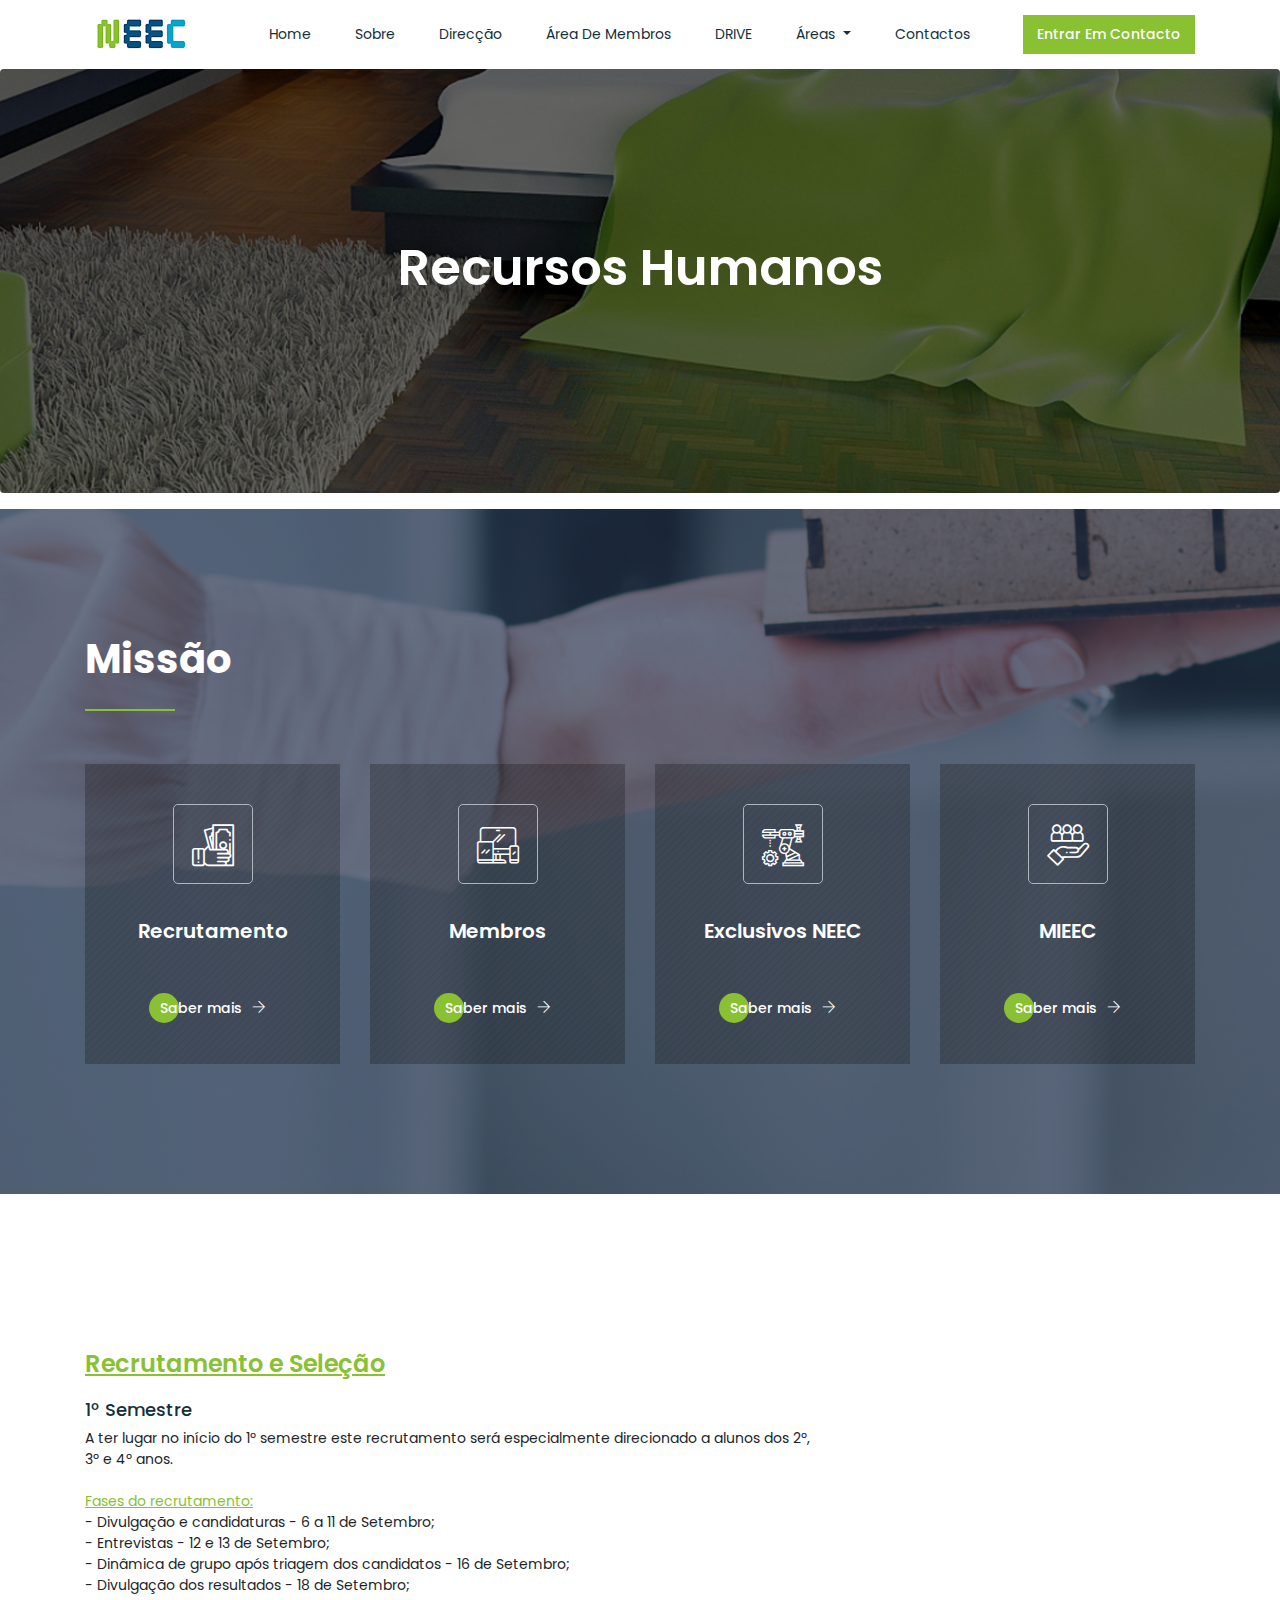
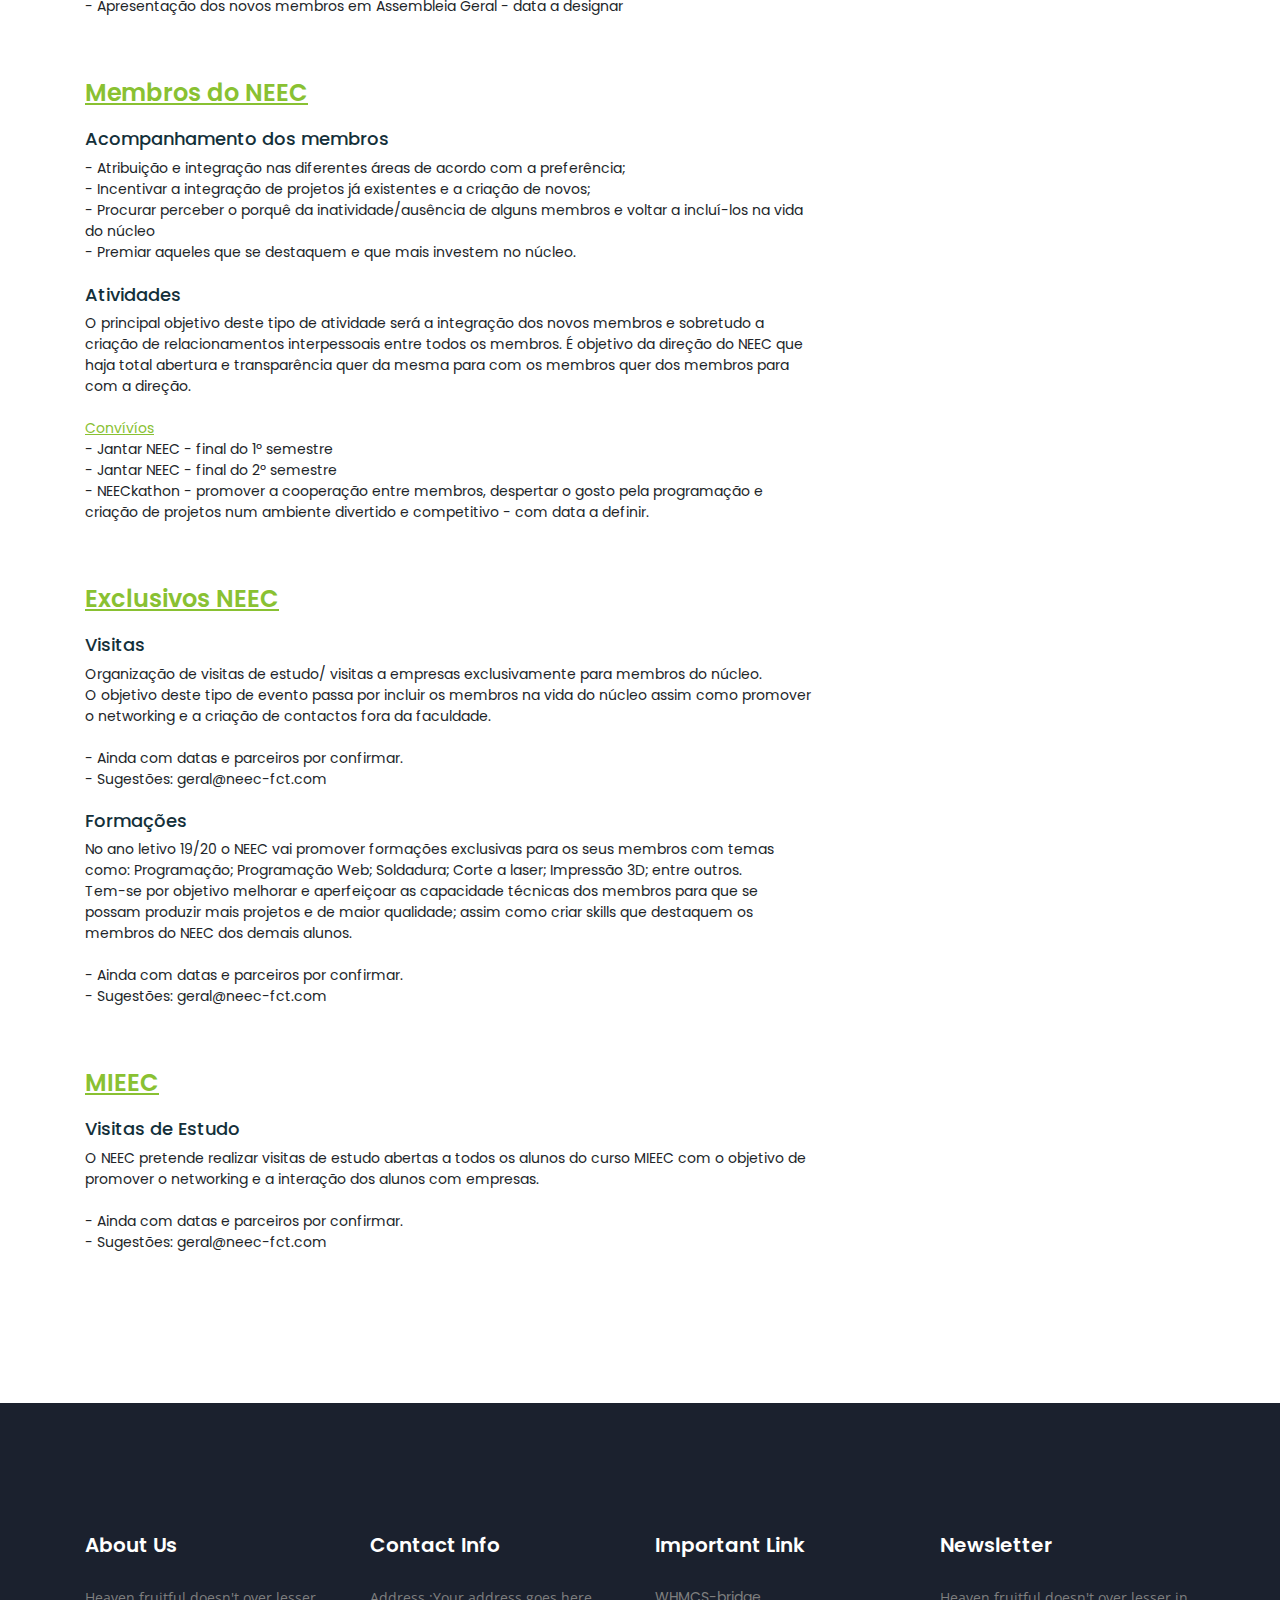
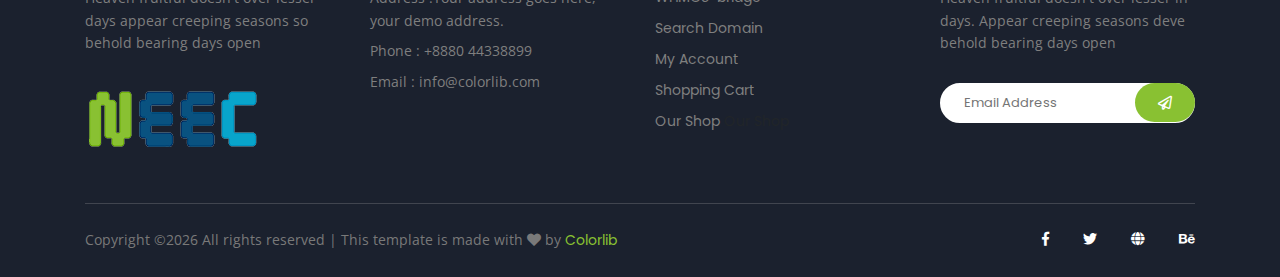
==== commit 955855b1: "Update area-hr.html" ====
--- a/area-hr.html
+++ b/area-hr.html
@@ -5,7 +5,7 @@
    <!-- Required meta tags -->
    <meta charset="utf-8">
    <meta name="viewport" content="width=device-width, initial-scale=1, shrink-to-fit=no">
-   <title>Real_state || Blog</title>
+   <title>NEEC - Recursos Humanos</title>
    <link rel="icon" href="img/favicon.png">
    <!-- Bootstrap CSS -->
    <link rel="stylesheet" href="css/bootstrap.min.css">
@@ -25,53 +25,57 @@
 
 <body>
    <!--::menu part start::-->
-   <header class="main_menu">
-		<div class="container">
-			<div class="row">
-				<div class="col-lg-12">
-					<nav class="navbar navbar-expand-lg navbar-light">
-						<a class="navbar-brand" href="index.html"> <img src="img/logo.png" alt="logo"> </a>
-						<button class="navbar-toggler" type="button" data-toggle="collapse" data-target="#navbarNav"
-							aria-controls="navbarNav" aria-expanded="false" aria-label="Toggle navigation">
-							<span class="navbar-toggler-icon"></span>
-						</button>
-						<div class="collapse navbar-collapse main-menu-item" id="navbarNav">
-							<ul class="navbar-nav">
-								<li class="nav-item active">
-									<a class="nav-link" href="index.html">Home<span class="sr-only">(current)</span></a>
-								</li>
-								<li class="nav-item">
-									<a class="nav-link" href="about.html">about</a>
-								</li>
-								<li class="nav-item">
-									<a class="nav-link" href="Properties.html">Properties</a>
-								</li>
-								<li class="nav-item">
-									<a class="nav-link page-scroll" href="blog.html">Blog</a>
-								</li>
-								<li class="nav-item dropdown">
-									<a class="nav-link dropdown-toggle" href="#" id="navbarDropdown" role="button"
-										data-toggle="dropdown" aria-haspopup="true" aria-expanded="false">
-										Pages
-									</a>
-									<div class="dropdown-menu" aria-labelledby="navbarDropdown">
-										<a class="dropdown-item" href="single-blog.html">Single blog</a>
-										<a class="dropdown-item" href="elements.html">Elements</a>
-									</div>
-								</li>
-								<li class="nav-item">
-									<a class="nav-link" href="contact.html">Contact us</a>
-								</li>
-							</ul>
-						</div>
-						<div class="btn_1 d-none d-lg-block">
-							<a href="#" class="float-right">Submit property</a>
-						</div>
-					</nav>
-				</div>
-			</div>
-		</div>
-	</header>
+ <header class="main_menu">
+      <div class="container">
+         <div class="row">
+            <div class="col-lg-12">
+               <nav class="navbar navbar-expand-lg navbar-light">
+                  <a class="navbar-brand" href="index.html"> <img src="img/logo.png" alt="logo"> </a>
+                  <button class="navbar-toggler" type="button" data-toggle="collapse" data-target="#navbarNav" aria-controls="navbarNav" aria-expanded="false" aria-label="Toggle navigation">
+                     <span class="navbar-toggler-icon"></span>
+                  </button>
+                  <div class="collapse navbar-collapse main-menu-item" id="navbarNav">
+                        <ul class="navbar-nav">
+                        <li class="nav-item active">
+                           <a class="nav-link" href="index.html">Home</a>
+                        </li>
+                        <li class="nav-item">
+                           <a class="nav-link" href="about.html">Sobre</a>
+                        </li>
+                        <li class="nav-item">
+                           <a class="nav-link" href="Properties.html">Direcção</a>
+                        </li>
+                        <li class="nav-item">
+                           <a class="nav-link" href="Properties.html">Área de membros</a>
+                        </li>
+                        <li class="nav-item">
+                           <a class="nav-link page-scroll" href="blog.html">DRIVE</a>
+                        </li>
+                        <li class="nav-item dropdown">
+                           <a class="nav-link dropdown-toggle" href="#" id="navbarDropdown" role="button" data-toggle="dropdown" aria-haspopup="true" aria-expanded="false">
+                              Áreas
+                           </a>
+                           <div class="dropdown-menu" aria-labelledby="navbarDropdown">
+                              <a class="dropdown-item" href="single-blog.html">Clube de robótica</a>
+                              <a class="dropdown-item" href="elements.html">IT</a>
+                              <a class="dropdown-item" href="elements.html">Recursos humanos</a>
+                              <a class="dropdown-item" href="elements.html">Marketing</a>
+                              <a class="dropdown-item" href="elements.html">Finançeira</a>
+                           </div>
+                        </li>
+                        <li class="nav-item">
+                           <a class="nav-link" href="contact.html">Contactos</a>
+                        </li>
+                     </ul>
+                  </div>
+                  <div class="btn_1 d-none d-lg-block">
+                     <a href="#" class="float-right">Entrar em contacto</a>
+                  </div>
+               </nav>
+            </div>
+         </div>
+      </div>
+   </header>
    <!--::menu part end::-->
    <!--::breadcrumb part start::-->
    <section class="breadcrumb blog_bg">
@@ -80,8 +84,8 @@
             <div class="col-lg-12">
                <div class="breadcrumb_iner">
                   <div class="breadcrumb_iner_item">
-                     <h2>Blog single</h2>
-                     <p>Home<span class="ti-angle-double-right"></span>Blog Single</p>
+                     <h2>Recursos Humanos</h2>
+                     
                   </div>
                </div>
             </div>
@@ -89,415 +93,179 @@
       </div>
    </section>
    <!--::breadcrumb part start::-->
+
+   <section>
+      
+      
+      <div class="passion_part" id="areas">
+      <div class="container">
+         <div class="row">
+            <div class="col-lg-5">
+               <div class="section_tittle">
+                  <h1>Missão</h1>
+               </div>
+            </div>
+         </div>
+         <div class="row">
+            <div class="col-md-6 col-lg-3">
+               <div class="single_passion">
+                  <div class="single_passion_item">
+                     <a href="#recrutamento" class="passion_icon"> <i class="flaticon-compass"></i> </a>
+                     <h4>Recrutamento</h4>
+                   
+                     <a href="#recrutamento" class="btn_2">Saber mais <span class="ti-arrow-right"></span></a>
+                  </div>
+               </div>
+            </div>
+            <div class="col-md-6 col-lg-3">
+               <div class="single_passion">
+                  <div class="single_passion_item">
+                     <a href="#membros" class="passion_icon"> <i class="flaticon-desk"></i> </a>
+                     <h4>Membros</h4>
+                     
+                     <a href="#membros" class="btn_2">Saber mais <span class="ti-arrow-right"></span></a>
+                  </div>
+               </div>
+            </div>
+            <div class="col-md-6 col-lg-3">
+               <div class="single_passion">
+                  <div class="single_passion_item">
+                     <a href="#exclusivos" class="passion_icon"> <i class="flaticon-bathroom"></i> </a>
+                     <h4>Exclusivos NEEC</h4>
+                   
+                     <a href="#exclusivos" class="btn_2">Saber mais <span class="ti-arrow-right"></span></a>
+                  </div>
+               </div>
+            </div>
+            <div class="col-md-6 col-lg-3">
+               <div class="single_passion">
+                  <div class="single_passion_item">
+                     <a href="#mieec" class="passion_icon"> <i class="flaticon-beach"></i> </a>
+                     <h4>MIEEC</h4>
+                    
+                     <a href="#mieec" class="btn_2">Saber mais <span class="ti-arrow-right"></span></a>
+                  </div>
+               </div>
+            </div>
+         
+         </div>
+      </div>
+   </div>
+   </section>
+
+
+
+
+
+
+
+
    <!--================Blog Area =================-->
    <section class="blog_area single-post-area area-padding">
       <div class="container">
          <div class="row">
             <div class="col-lg-8 posts-list">
                <div class="single-post">
-                  <div class="feature-img">
-                     <img class="img-fluid" src="img/blog/single_blog_1.png" alt="">
-                  </div>
+                  
                   <div class="blog_details">
-                     <h2>Second divided from form fish beast made every of seas
-                        all gathered us saying he our
+
+                     <h2 id=recrutamento>
+                        <u>Recrutamento e Seleção</u>
                      </h2>
-                     <ul class="blog-info-link mt-3 mb-4">
-                        <li><a href="#"><i class="far fa-user"></i> Travel, Lifestyle</a></li>
-                        <li><a href="#"><i class="far fa-comments"></i> 03 Comments</a></li>
-                     </ul>
-                     <p class="excert">
-                        MCSE boot camps have its supporters and its detractors. Some people do not understand why you
-                        should have to spend money on boot camp when you can get the MCSE study materials yourself at a
-                        fraction of the camp price. However, who has the willpower
-                     </p>
-                     <p>
-                        MCSE boot camps have its supporters and its detractors. Some people do not understand why you
-                        should have to spend money on boot camp when you can get the MCSE study materials yourself at a
-                        fraction of the camp price. However, who has the willpower to actually sit through a
-                        self-imposed MCSE training. who has the willpower to actually
-                     </p>
-                     <div class="quote-wrapper">
-                        <div class="quotes">
-                           MCSE boot camps have its supporters and its detractors. Some people do not understand why you
-                           should have to spend money on boot camp when you can get the MCSE study materials yourself at
-                           a fraction of the camp price. However, who has the willpower to actually sit through a
-                           self-imposed MCSE training.
-                        </div>
-                     </div>
-                     <p>
-                        MCSE boot camps have its supporters and its detractors. Some people do not understand why you
-                        should have to spend money on boot camp when you can get the MCSE study materials yourself at a
-                        fraction of the camp price. However, who has the willpower
-                     </p>
-                     <p>
-                        MCSE boot camps have its supporters and its detractors. Some people do not understand why you
-                        should have to spend money on boot camp when you can get the MCSE study materials yourself at a
-                        fraction of the camp price. However, who has the willpower to actually sit through a
-                        self-imposed MCSE training. who has the willpower to actually
-                     </p>
-                  </div>
-               </div>
-               <div class="navigation-top">
-                  <div class="d-sm-flex justify-content-between text-center">
-                     <p class="like-info"><span class="align-middle"><i class="far fa-heart"></i></span> Lily and 4
-                        people like this</p>
-                     <div class="col-sm-4 text-center my-2 my-sm-0">
-                        <!-- <p class="comment-count"><span class="align-middle"><i class="far fa-comment"></i></span> 06 Comments</p> -->
-                     </div>
-                     <ul class="social-icons">
-                        <li><a href="#"><i class="fab fa-facebook-f"></i></a></li>
-                        <li><a href="#"><i class="fab fa-twitter"></i></a></li>
-                        <li><a href="#"><i class="fab fa-dribbble"></i></a></li>
-                        <li><a href="#"><i class="fab fa-behance"></i></a></li>
-                     </ul>
-                  </div>
-                  <div class="navigation-area">
-                     <div class="row">
-                        <div
-                           class="col-lg-6 col-md-6 col-12 nav-left flex-row d-flex justify-content-start align-items-center">
-                           <div class="thumb">
-                              <a href="#">
-                                 <img class="img-fluid" src="img/post/preview.png" alt="">
-                              </a>
-                           </div>
-                           <div class="arrow">
-                              <a href="#">
-                                 <span class="lnr text-white ti-arrow-left"></span>
-                              </a>
-                           </div>
-                           <div class="detials">
-                              <p>Prev Post</p>
-                              <a href="#">
-                                 <h4>Space The Final Frontier</h4>
-                              </a>
-                           </div>
-                        </div>
-                        <div
-                           class="col-lg-6 col-md-6 col-12 nav-right flex-row d-flex justify-content-end align-items-center">
-                           <div class="detials">
-                              <p>Next Post</p>
-                              <a href="#">
-                                 <h4>Telescopes 101</h4>
-                              </a>
-                           </div>
-                           <div class="arrow">
-                              <a href="#">
-                                 <span class="lnr text-white ti-arrow-right"></span>
-                              </a>
-                           </div>
-                           <div class="thumb">
-                              <a href="#">
-                                 <img class="img-fluid" src="img/post/next.png" alt="">
-                              </a>
-                           </div>
-                        </div>
-                     </div>
-                  </div>
-               </div>
-               <div class="blog-author">
-                  <div class="media align-items-center">
-                     <img src="img/blog/author.png" alt="">
-                     <div class="media-body">
-                        <a href="#">
-                           <h4>Harvard milan</h4>
-                        </a>
-                        <p>Second divided from form fish beast made. Every of seas all gathered use saying you're, he
-                           our dominion twon Second divided from</p>
-                     </div>
-                  </div>
-               </div>
-               <div class="comments-area">
-                  <h4>05 Comments</h4>
-                  <div class="comment-list">
-                     <div class="single-comment justify-content-between d-flex">
-                        <div class="user justify-content-between d-flex">
-                           <div class="thumb">
-                              <img src="img/comment/comment_1.png" alt="">
-                           </div>
-                           <div class="desc">
-                              <p class="comment">
-                                 Multiply sea night grass fourth day sea lesser rule open subdue female fill which them
-                                 Blessed, give fill lesser bearing multiply sea night grass fourth day sea lesser
-                              </p>
-                              <div class="d-flex justify-content-between">
-                                 <div class="d-flex align-items-center">
-                                    <h5>
-                                       <a href="#">Emilly Blunt</a>
-                                    </h5>
-                                    <p class="date">December 4, 2017 at 3:12 pm </p>
-                                 </div>
-                                 <div class="reply-btn">
-                                    <a href="#" class="btn-reply text-uppercase">reply</a>
-                                 </div>
-                              </div>
-                           </div>
-                        </div>
-                     </div>
-                  </div>
-                  <div class="comment-list">
-                     <div class="single-comment justify-content-between d-flex">
-                        <div class="user justify-content-between d-flex">
-                           <div class="thumb">
-                              <img src="img/comment/comment_2.png" alt="">
-                           </div>
-                           <div class="desc">
-                              <p class="comment">
-                                 Multiply sea night grass fourth day sea lesser rule open subdue female fill which them
-                                 Blessed, give fill lesser bearing multiply sea night grass fourth day sea lesser
-                              </p>
-                              <div class="d-flex justify-content-between">
-                                 <div class="d-flex align-items-center">
-                                    <h5>
-                                       <a href="#">Emilly Blunt</a>
-                                    </h5>
-                                    <p class="date">December 4, 2017 at 3:12 pm </p>
-                                 </div>
-                                 <div class="reply-btn">
-                                    <a href="#" class="btn-reply text-uppercase">reply</a>
-                                 </div>
-                              </div>
-                           </div>
-                        </div>
-                     </div>
-                  </div>
-                  <div class="comment-list">
-                     <div class="single-comment justify-content-between d-flex">
-                        <div class="user justify-content-between d-flex">
-                           <div class="thumb">
-                              <img src="img/comment/comment_3.png" alt="">
-                           </div>
-                           <div class="desc">
-                              <p class="comment">
-                                 Multiply sea night grass fourth day sea lesser rule open subdue female fill which them
-                                 Blessed, give fill lesser bearing multiply sea night grass fourth day sea lesser
-                              </p>
-                              <div class="d-flex justify-content-between">
-                                 <div class="d-flex align-items-center">
-                                    <h5>
-                                       <a href="#">Emilly Blunt</a>
-                                    </h5>
-                                    <p class="date">December 4, 2017 at 3:12 pm </p>
-                                 </div>
-                                 <div class="reply-btn">
-                                    <a href="#" class="btn-reply text-uppercase">reply</a>
-                                 </div>
-                              </div>
-                           </div>
-                        </div>
-                     </div>
-                  </div>
-               </div>
-               <div class="comment-form">
-                  <h4>Leave a Reply</h4>
-                  <form class="form-contact comment_form" action="#" id="commentForm">
-                     <div class="row">
-                        <div class="col-12">
-                           <div class="form-group">
-                              <textarea class="form-control w-100 placeholder hide-on-focus" name="comment" id="comment"
-                                 cols="30" rows="9" placeholder="Write Comment"></textarea>
-                           </div>
-                        </div>
-                        <div class="col-sm-6">
-                           <div class="form-group">
-                              <input class="form-control placeholder hide-on-focus" name="name" id="name" type="text"
-                                 placeholder="Name">
-                           </div>
-                        </div>
-                        <div class="col-sm-6">
-                           <div class="form-group">
-                              <input class="form-control placeholder hide-on-focus" name="email" id="email" type="email"
-                                 placeholder="Email">
-                           </div>
-                        </div>
-                        <div class="col-12">
-                           <div class="form-group">
-                              <input class="form-control placeholder hide-on-focus" name="website" id="website"
-                                 type="text" placeholder="Website">
-                           </div>
-                        </div>
-                     </div>
-                     <div class="form-group">
-                        <button type="submit" class="button button-contactForm">Send Message</button>
-                     </div>
-                  </form>
-               </div>
-            </div>
-            <div class="col-lg-4">
-               <div class="blog_right_sidebar">
-                  <aside class="single_sidebar_widget search_widget">
-                     <form action="#">
-                        <div class="form-group">
-                           <div class="input-group mb-3">
-                              <input type="text" class="form-control placeholder hide-on-focus"
-                                 placeholder="Search Keyword">
-                              <div class="input-group-append">
-                                 <button class="btn" type="button"><i class="ti-search"></i></button>
-                              </div>
-                           </div>
-                        </div>
-                        <button class="button rounded-0 primary-bg text-white w-100" type="submit">Search</button>
-                     </form>
-                  </aside>
-                  <aside class="single_sidebar_widget post_category_widget">
-                     <h4 class="widget_title">Category</h4>
-                     <ul class="list cat-list">
-                        <li>
-                           <a href="#" class="d-flex">
-                              <p>Resaurant food</p>
-                              <p>(37)</p>
-                           </a>
-                        </li>
-                        <li>
-                           <a href="#" class="d-flex">
-                              <p>Travel news</p>
-                              <p>(10)</p>
-                           </a>
-                        </li>
-                        <li>
-                           <a href="#" class="d-flex">
-                              <p>Modern technology</p>
-                              <p>(03)</p>
-                           </a>
-                        </li>
-                        <li>
-                           <a href="#" class="d-flex">
-                              <p>Product</p>
-                              <p>(11)</p>
-                           </a>
-                        </li>
-                        <li>
-                           <a href="#" class="d-flex">
-                              <p>Inspiration</p>
-                              <p>(21)</p>
-                           </a>
-                        </li>
-                        <li>
-                           <a href="#" class="d-flex">
-                              <p>Health Care</p>
-                              <p>(21)</p>
-                           </a>
-                        </li>
-                     </ul>
-                  </aside>
-                  <aside class="single_sidebar_widget popular_post_widget">
-                     <h3 class="widget_title">Recent Post</h3>
-                     <div class="media post_item">
-                        <img src="img/post/post_1.png" alt="post">
-                        <div class="media-body">
-                           <a href="single-blog.html">
-                              <h3>From life was you fish...</h3>
-                           </a>
-                           <p>January 12, 2019</p>
-                        </div>
-                     </div>
-                     <div class="media post_item">
-                        <img src="img/post/post_2.png" alt="post">
-                        <div class="media-body">
-                           <a href="single-blog.html">
-                              <h3>The Amazing Hubble</h3>
-                           </a>
-                           <p>02 Hours ago</p>
-                        </div>
-                     </div>
-                     <div class="media post_item">
-                        <img src="img/post/post_3.png" alt="post">
-                        <div class="media-body">
-                           <a href="single-blog.html">
-                              <h3>Astronomy Or Astrology</h3>
-                           </a>
-                           <p>03 Hours ago</p>
-                        </div>
-                     </div>
-                     <div class="media post_item">
-                        <img src="img/post/post_4.png" alt="post">
-                        <div class="media-body">
-                           <a href="single-blog.html">
-                              <h3>Asteroids telescope</h3>
-                           </a>
-                           <p>01 Hours ago</p>
-                        </div>
-                     </div>
-                  </aside>
-                  <aside class="single_sidebar_widget tag_cloud_widget">
-                     <h4 class="widget_title">Tag Clouds</h4>
-                     <ul class="list">
-                        <li>
-                           <a href="#">project</a>
-                        </li>
-                        <li>
-                           <a href="#">love</a>
-                        </li>
-                        <li>
-                           <a href="#">technology</a>
-                        </li>
-                        <li>
-                           <a href="#">travel</a>
-                        </li>
-                        <li>
-                           <a href="#">restaurant</a>
-                        </li>
-                        <li>
-                           <a href="#">life style</a>
-                        </li>
-                        <li>
-                           <a href="#">design</a>
-                        </li>
-                        <li>
-                           <a href="#">illustration</a>
-                        </li>
-                     </ul>
-                  </aside>
-                  <aside class="single_sidebar_widget instagram_feeds">
-                     <h4 class="widget_title">Instagram Feeds</h4>
-                     <ul class="instagram_row flex-wrap">
-                        <li>
-                           <a href="#">
-                              <img class="img-fluid" src="img/post/post_5.png" alt="">
-                           </a>
-                        </li>
-                        <li>
-                           <a href="#">
-                              <img class="img-fluid" src="img/post/post_6.png" alt="">
-                           </a>
-                        </li>
-                        <li>
-                           <a href="#">
-                              <img class="img-fluid" src="img/post/post_7.png" alt="">
-                           </a>
-                        </li>
-                        <li>
-                           <a href="#">
-                              <img class="img-fluid" src="img/post/post_8.png" alt="">
-                           </a>
-                        </li>
-                        <li>
-                           <a href="#">
-                              <img class="img-fluid" src="img/post/post_9.png" alt="">
-                           </a>
-                        </li>
-                        <li>
-                           <a href="#">
-                              <img class="img-fluid" src="img/post/post_10.png" alt="">
-                           </a>
-                        </li>
-                     </ul>
-                  </aside>
-                  <aside class="single_sidebar_widget newsletter_widget">
-                     <h4 class="widget_title">Newsletter</h4>
-                     <form action="#">
-                        <div class="form-group">
-                           <input type="email" class="form-control placeholder hide-on-focus" placeholder="Enter email"
-                              required>
-                        </div>
-                        <button class="button rounded-0 primary-bg text-white w-100" type="submit">Subscribe</button>
-                     </form>
-                  </aside>
-               </div>
-            </div>
-         </div>
-      </div>
-   </section>
+                     
+                     <p>
+                        <h4>1º Semestre</h4>
+                        A ter lugar no início do 1º semestre este recrutamento será especialmente direcionado a alunos dos 2º, 3º e 4º anos.
+                        <br>
+                        <br>
+                        <u>Fases do recrutamento:</u>
+                        <ul>
+                           <li>- Divulgação e candidaturas - 6 a 11 de Setembro;</li>
+                           <li>- Entrevistas - 12 e 13 de Setembro;</li>
+                           <li>- Dinâmica de grupo após triagem dos candidatos - 16 de Setembro;</li>
+                           <li>- Divulgação dos resultados - 18 de Setembro;</li>
+                           <li>- Apresentação dos novos membros em Assembleia Geral - data a designar</li>
+                        </ul>
+                     </p>
+
+                     <br><br>
+
+                     <h2 id=membros>
+                        <u>Membros do NEEC</u>
+                     </h2>
+                     <p>
+                        <h4>Acompanhamento dos membros</h4>
+                        <ul>
+                           <li>- Atribuição e integração nas diferentes áreas de acordo com a preferência;</li>
+                           <li>- Incentivar a integração de projetos já existentes e a criação de novos;</li>
+                           <li>- Procurar perceber o porquê da inatividade/ausência de alguns membros e voltar a incluí-los na vida do núcleo</li>
+                           <li>- Premiar aqueles que se destaquem e que mais investem no núcleo.</li>
+                        </ul>
+
+                        <br>
+
+                        <h4>Atividades</h4>
+                        O principal objetivo deste tipo de atividade será a integração dos novos membros e sobretudo a criação de relacionamentos interpessoais entre todos os membros. É objetivo da direção do NEEC que haja total abertura e transparência quer da mesma para com os membros quer dos membros para com a direção.
+
+                        <br>
+                        <br>
+                        <u>Convívíos</u>
+                        <br>
+                        <ul>
+                           <li>- Jantar NEEC - final do 1º semestre</li>
+                           <li>- Jantar NEEC - final do 2º semestre</li>
+                           <li>- NEECkathon - promover a cooperação entre membros, despertar o gosto pela programação e criação de projetos num ambiente divertido e competitivo - com data a definir.</li>
+                        </ul>
+                     </p>
+
+                     <br><br>
+
+                     
+                     <h2 id=exclusivos>
+                        <u>Exclusivos NEEC</u>
+                     </h2>
+                     <p>
+                        <h4>
+                           Visitas
+                        </h4>
+                        Organização de visitas de estudo/ visitas a empresas exclusivamente para membros do núcleo.<br>O objetivo deste tipo de evento passa por incluir os membros na vida do núcleo assim como promover o networking e a criação de contactos fora da faculdade.<br><br>
+                        - Ainda com datas e parceiros por confirmar.<br>
+                        - Sugestões: geral@neec-fct.com
+                     </p>
+
+                     <p>
+                        <h4>
+                           Formações
+                        </h4>
+                        No ano letivo 19/20 o NEEC vai promover formações exclusivas para os seus membros com temas como: Programação; Programação Web; Soldadura; Corte a laser; Impressão 3D; entre outros.
+                        <br>
+                        Tem-se por objetivo melhorar e aperfeiçoar as capacidade técnicas dos membros para que se possam produzir mais projetos e de maior qualidade; assim como criar skills que destaquem os membros do NEEC dos demais alunos.<br><br>
+                        - Ainda com datas e parceiros por confirmar.<br>
+                        - Sugestões: geral@neec-fct.com
+                     </p>
+
+                     <br><br>
+
+                     <h2 id=mieec>
+                        <u>MIEEC</u>
+                     </h2>
+                     <p>
+                        <h4>
+                           Visitas de Estudo
+                        </h4>
+                        O NEEC pretende realizar visitas de estudo abertas a todos os alunos do curso MIEEC com o objetivo de promover o networking e a interação dos alunos com empresas.<br><br>
+                        - Ainda com datas e parceiros por confirmar.<br>
+                        - Sugestões: geral@neec-fct.com
+                     </p>
+
+
+
+                  </div>
+               </div>
+               
+                  
+               
+            </section>
    <!--================Blog Area end =================-->
    <!--::footer_part start::-->
    <footer class="footer_part">
